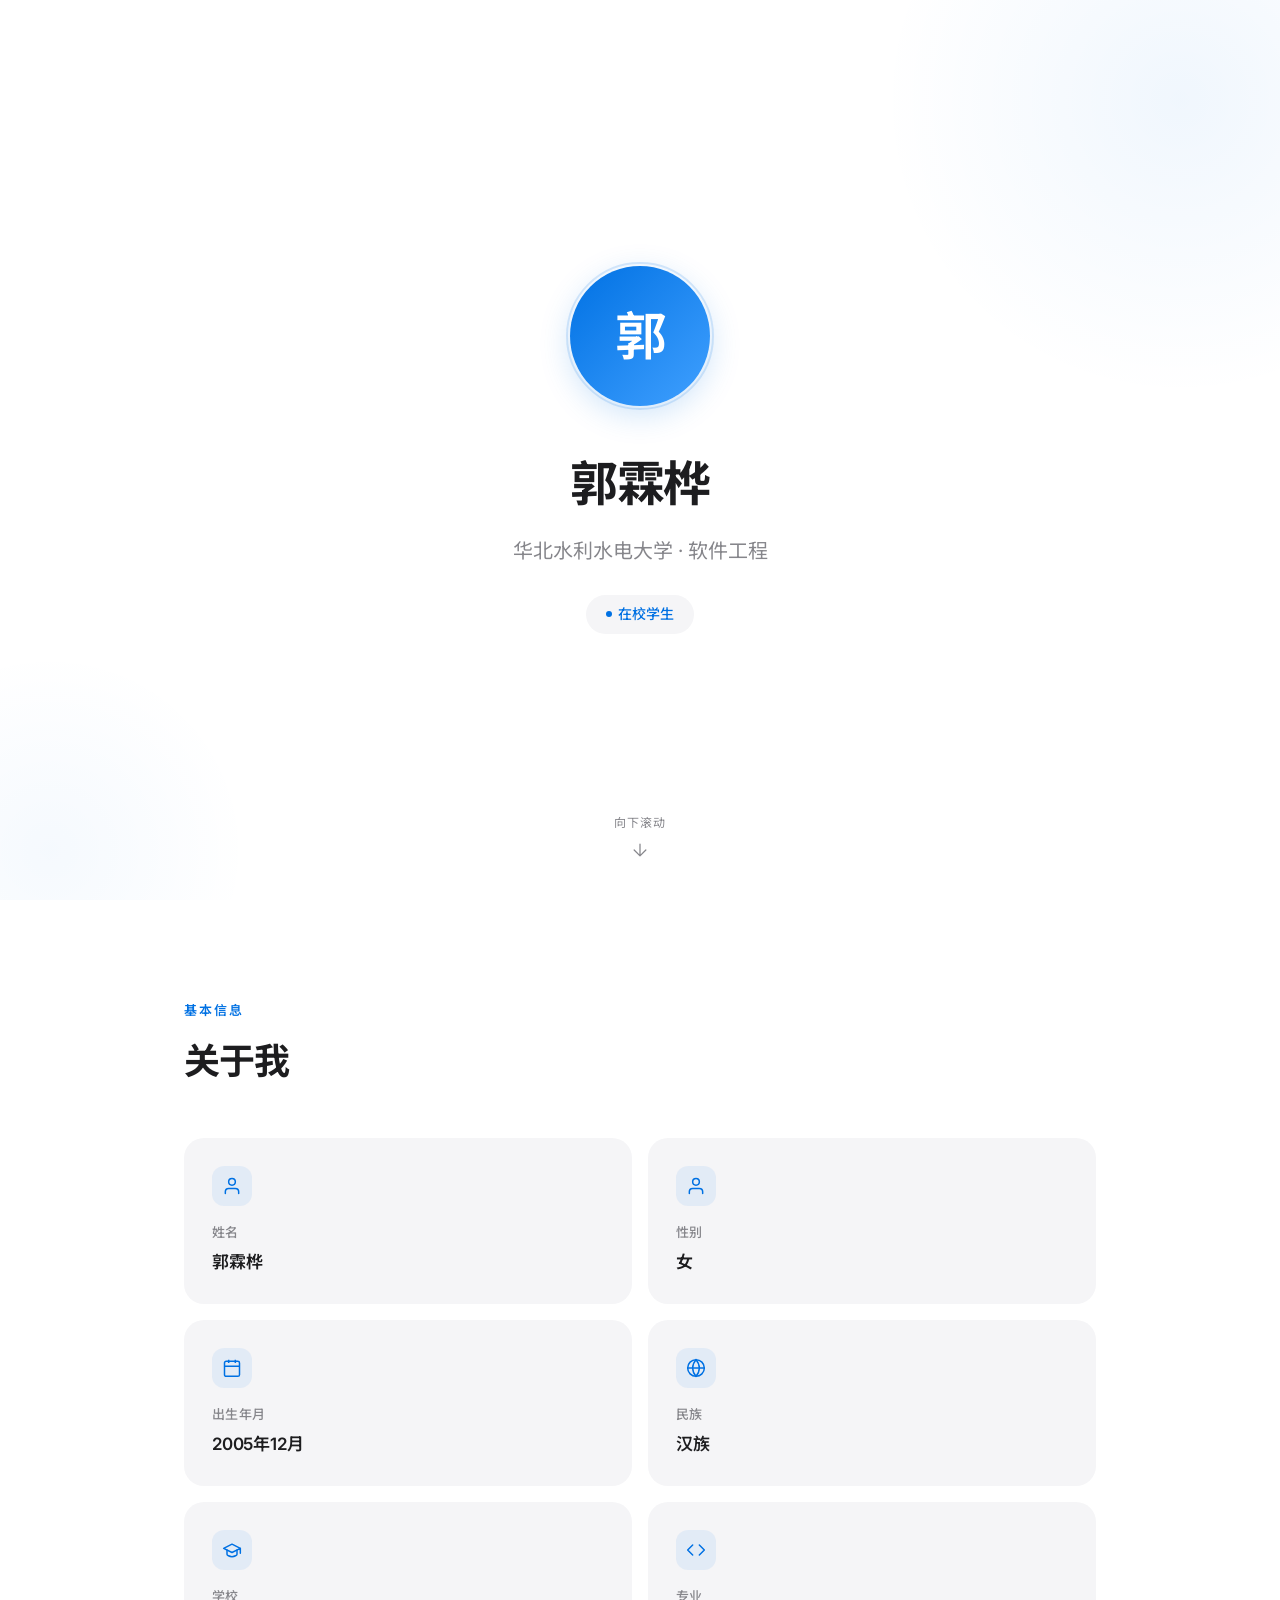
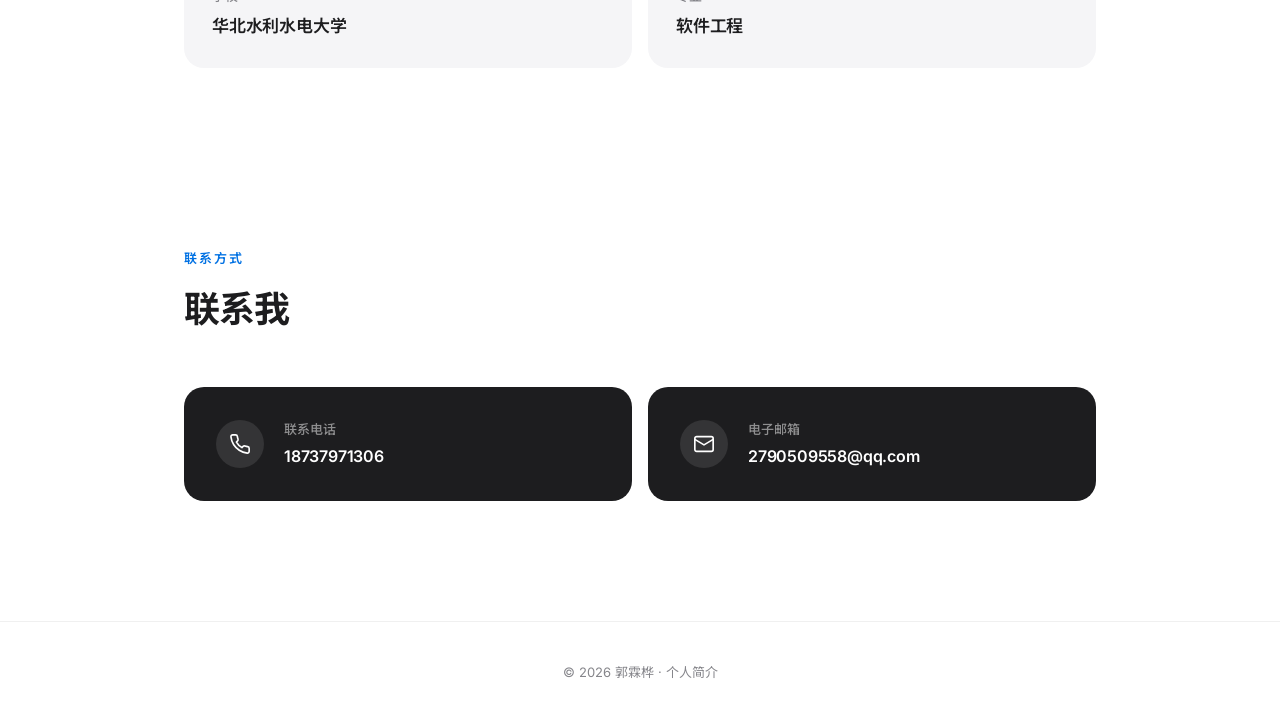
==== index.html @ 4346d0f5 "上传个人简介首页index.html" ====
<!DOCTYPE html>
<html lang="zh-CN">
<head>
    <meta charset="UTF-8">
    <meta name="viewport" content="width=device-width, initial-scale=1.0">
    <title>郭霖桦 - 个人简介</title>
    <link rel="preconnect" href="https://fonts.googleapis.com">
    <link rel="preconnect" href="https://fonts.gstatic.com" crossorigin>
    <link href="https://fonts.googleapis.com/css2?family=Inter:wght@300;400;500;600;700&family=Noto+Sans+SC:wght@300;400;500;600;700&display=swap" rel="stylesheet">
    <style>
        *, *::before, *::after {
            margin: 0;
            padding: 0;
            box-sizing: border-box;
        }

        :root {
            --bg: #FFFFFF;
            --surface: #F5F5F7;
            --accent: #0071E3;
            --accent-hover: #0077ED;
            --text-primary: #1D1D1F;
            --text-secondary: #86868B;
            --border: rgba(0, 0, 0, 0.06);
            --shadow-soft: 0 4px 30px rgba(0, 0, 0, 0.04);
            --shadow-elevated: 0 12px 40px rgba(0, 0, 0, 0.08);
            --radius: 20px;
            --radius-sm: 12px;
        }

        html {
            scroll-behavior: smooth;
        }

        body {
            font-family: 'Inter', 'Noto Sans SC', -apple-system, BlinkMacSystemFont, sans-serif;
            background: var(--bg);
            color: var(--text-primary);
            line-height: 1.6;
            -webkit-font-smoothing: antialiased;
            -moz-osx-font-smoothing: grayscale;
            overflow-x: hidden;
        }

        .container {
            max-width: 960px;
            margin: 0 auto;
            padding: 0 24px;
        }

        /* ===== Hero Section ===== */
        .hero {
            min-height: 100vh;
            display: flex;
            align-items: center;
            justify-content: center;
            position: relative;
            overflow: hidden;
        }

        .hero::before {
            content: '';
            position: absolute;
            top: -200px;
            right: -200px;
            width: 600px;
            height: 600px;
            border-radius: 50%;
            background: radial-gradient(circle, rgba(0, 113, 227, 0.06) 0%, transparent 70%);
            pointer-events: none;
        }

        .hero::after {
            content: '';
            position: absolute;
            bottom: -150px;
            left: -150px;
            width: 400px;
            height: 400px;
            border-radius: 50%;
            background: radial-gradient(circle, rgba(0, 113, 227, 0.04) 0%, transparent 70%);
            pointer-events: none;
        }

        .hero-content {
            text-align: center;
            position: relative;
            z-index: 1;
            animation: fadeInUp 1s cubic-bezier(0.16, 1, 0.3, 1) forwards;
        }

        .avatar-wrapper {
            width: 140px;
            height: 140px;
            margin: 0 auto 40px;
            border-radius: 50%;
            background: linear-gradient(135deg, var(--accent) 0%, #40A0FF 100%);
            display: flex;
            align-items: center;
            justify-content: center;
            box-shadow: 0 8px 32px rgba(0, 113, 227, 0.2);
            position: relative;
            transition: transform 0.4s cubic-bezier(0.34, 1.56, 0.64, 1);
        }

        .avatar-wrapper:hover {
            transform: scale(1.05);
        }

        .avatar-wrapper::after {
            content: '';
            position: absolute;
            inset: -4px;
            border-radius: 50%;
            border: 2px solid rgba(0, 113, 227, 0.15);
            animation: pulse-ring 3s ease-in-out infinite;
        }

        .avatar-text {
            font-size: 52px;
            font-weight: 600;
            color: #FFFFFF;
            letter-spacing: -1px;
        }

        .hero-name {
            font-size: 48px;
            font-weight: 700;
            letter-spacing: -1.5px;
            color: var(--text-primary);
            margin-bottom: 12px;
        }

        .hero-subtitle {
            font-size: 20px;
            font-weight: 400;
            color: var(--text-secondary);
            margin-bottom: 8px;
        }

        .hero-tag {
            display: inline-flex;
            align-items: center;
            gap: 6px;
            margin-top: 20px;
            padding: 8px 20px;
            background: var(--surface);
            border-radius: 100px;
            font-size: 14px;
            font-weight: 500;
            color: var(--accent);
            letter-spacing: 0.2px;
        }

        .hero-tag .dot {
            width: 6px;
            height: 6px;
            border-radius: 50%;
            background: var(--accent);
            animation: pulse-dot 2s ease-in-out infinite;
        }

        .scroll-hint {
            position: absolute;
            bottom: 40px;
            left: 50%;
            transform: translateX(-50%);
            display: flex;
            flex-direction: column;
            align-items: center;
            gap: 8px;
            color: var(--text-secondary);
            font-size: 12px;
            letter-spacing: 1px;
            animation: float 3s ease-in-out infinite;
        }

        .scroll-hint svg {
            width: 20px;
            height: 20px;
            stroke: var(--text-secondary);
            stroke-width: 1.5;
            fill: none;
        }

        /* ===== Info Section ===== */
        .info-section {
            padding: 100px 0;
        }

        .section-label {
            font-size: 13px;
            font-weight: 600;
            color: var(--accent);
            letter-spacing: 2px;
            text-transform: uppercase;
            margin-bottom: 12px;
        }

        .section-title {
            font-size: 36px;
            font-weight: 700;
            letter-spacing: -1px;
            color: var(--text-primary);
            margin-bottom: 48px;
        }

        .info-grid {
            display: grid;
            grid-template-columns: repeat(2, 1fr);
            gap: 16px;
        }

        .info-card {
            background: var(--surface);
            border-radius: var(--radius);
            padding: 28px;
            transition: all 0.3s cubic-bezier(0.34, 1.56, 0.64, 1);
            cursor: default;
            position: relative;
            overflow: hidden;
        }

        .info-card::before {
            content: '';
            position: absolute;
            top: 0;
            left: 0;
            right: 0;
            height: 3px;
            background: linear-gradient(90deg, var(--accent), #40A0FF);
            opacity: 0;
            transition: opacity 0.3s ease;
        }

        .info-card:hover {
            transform: translateY(-4px);
            box-shadow: var(--shadow-elevated);
        }

        .info-card:hover::before {
            opacity: 1;
        }

        .info-card .icon {
            width: 40px;
            height: 40px;
            border-radius: var(--radius-sm);
            background: rgba(0, 113, 227, 0.08);
            display: flex;
            align-items: center;
            justify-content: center;
            margin-bottom: 16px;
        }

        .info-card .icon svg {
            width: 20px;
            height: 20px;
            stroke: var(--accent);
            stroke-width: 1.8;
            fill: none;
        }

        .info-card .label {
            font-size: 13px;
            font-weight: 500;
            color: var(--text-secondary);
            margin-bottom: 6px;
            letter-spacing: 0.3px;
        }

        .info-card .value {
            font-size: 17px;
            font-weight: 600;
            color: var(--text-primary);
            letter-spacing: -0.2px;
        }

        .info-card.full-width {
            grid-column: 1 / -1;
        }

        /* ===== Contact Section ===== */
        .contact-section {
            padding: 80px 0 120px;
        }

        .contact-cards {
            display: grid;
            grid-template-columns: repeat(2, 1fr);
            gap: 16px;
        }

        .contact-card {
            background: var(--text-primary);
            border-radius: var(--radius);
            padding: 32px;
            display: flex;
            align-items: center;
            gap: 20px;
            transition: all 0.3s cubic-bezier(0.34, 1.56, 0.64, 1);
            cursor: pointer;
            text-decoration: none;
        }

        .contact-card:hover {
            transform: translateY(-4px) scale(1.01);
            box-shadow: 0 16px 48px rgba(0, 0, 0, 0.2);
        }

        .contact-card .icon-circle {
            width: 48px;
            height: 48px;
            border-radius: 50%;
            background: rgba(255, 255, 255, 0.1);
            display: flex;
            align-items: center;
            justify-content: center;
            flex-shrink: 0;
        }

        .contact-card .icon-circle svg {
            width: 22px;
            height: 22px;
            stroke: #FFFFFF;
            stroke-width: 1.8;
            fill: none;
        }

        .contact-card .contact-label {
            font-size: 13px;
            color: rgba(255, 255, 255, 0.5);
            margin-bottom: 4px;
            font-weight: 500;
        }

        .contact-card .contact-value {
            font-size: 16px;
            color: #FFFFFF;
            font-weight: 600;
            letter-spacing: -0.2px;
        }

        /* ===== Footer ===== */
        .footer {
            text-align: center;
            padding: 40px 0;
            border-top: 1px solid var(--border);
        }

        .footer p {
            font-size: 13px;
            color: var(--text-secondary);
            font-weight: 400;
        }

        /* ===== Animations ===== */
        @keyframes fadeInUp {
            from {
                opacity: 0;
                transform: translateY(30px);
            }
            to {
                opacity: 1;
                transform: translateY(0);
            }
        }

        @keyframes pulse-ring {
            0%, 100% {
                transform: scale(1);
                opacity: 1;
            }
            50% {
                transform: scale(1.06);
                opacity: 0.5;
            }
        }

        @keyframes pulse-dot {
            0%, 100% {
                transform: scale(1);
                opacity: 1;
            }
            50% {
                transform: scale(1.4);
                opacity: 0.6;
            }
        }

        @keyframes float {
            0%, 100% {
                transform: translateX(-50%) translateY(0);
            }
            50% {
                transform: translateX(-50%) translateY(-8px);
            }
        }

        .fade-in {
            opacity: 0;
            transform: translateY(24px);
            transition: opacity 0.7s cubic-bezier(0.16, 1, 0.3, 1), transform 0.7s cubic-bezier(0.16, 1, 0.3, 1);
        }

        .fade-in.visible {
            opacity: 1;
            transform: translateY(0);
        }

        /* ===== Responsive ===== */
        @media (max-width: 640px) {
            .hero-name {
                font-size: 36px;
            }

            .hero-subtitle {
                font-size: 17px;
            }

            .info-grid,
            .contact-cards {
                grid-template-columns: 1fr;
            }

            .section-title {
                font-size: 28px;
            }

            .info-section {
                padding: 60px 0;
            }

            .contact-section {
                padding: 40px 0 80px;
            }
        }
    </style>
</head>
<body>

    <!-- Hero -->
    <section class="hero">
        <div class="hero-content">
            <div class="avatar-wrapper">
                <span class="avatar-text">郭</span>
            </div>
            <h1 class="hero-name">郭霖桦</h1>
            <p class="hero-subtitle">华北水利水电大学 · 软件工程</p>
            <div class="hero-tag">
                <span class="dot"></span>
                在校学生
            </div>
        </div>
        <div class="scroll-hint">
            <span>向下滚动</span>
            <svg viewBox="0 0 24 24"><path d="M12 5v14M19 12l-7 7-7-7" stroke-linecap="round" stroke-linejoin="round"/></svg>
        </div>
    </section>

    <!-- Basic Info -->
    <section class="info-section">
        <div class="container">
            <div class="fade-in">
                <p class="section-label">基本信息</p>
                <h2 class="section-title">关于我</h2>
            </div>
            <div class="info-grid">
                <div class="info-card fade-in">
                    <div class="icon">
                        <svg viewBox="0 0 24 24"><path d="M20 21v-2a4 4 0 0 0-4-4H8a4 4 0 0 0-4 4v2" stroke-linecap="round" stroke-linejoin="round"/><circle cx="12" cy="7" r="4"/></svg>
                    </div>
                    <p class="label">姓名</p>
                    <p class="value">郭霖桦</p>
                </div>
                <div class="info-card fade-in">
                    <div class="icon">
                        <svg viewBox="0 0 24 24"><path d="M20 21v-2a4 4 0 0 0-4-4H8a4 4 0 0 0-4 4v2" stroke-linecap="round" stroke-linejoin="round"/><circle cx="12" cy="7" r="4"/></svg>
                    </div>
                    <p class="label">性别</p>
                    <p class="value">女</p>
                </div>
                <div class="info-card fade-in">
                    <div class="icon">
                        <svg viewBox="0 0 24 24"><rect x="3" y="4" width="18" height="18" rx="2" stroke-linecap="round" stroke-linejoin="round"/><line x1="16" y1="2" x2="16" y2="6"/><line x1="8" y1="2" x2="8" y2="6"/><line x1="3" y1="10" x2="21" y2="10"/></svg>
                    </div>
                    <p class="label">出生年月</p>
                    <p class="value">2005年12月</p>
                </div>
                <div class="info-card fade-in">
                    <div class="icon">
                        <svg viewBox="0 0 24 24"><circle cx="12" cy="12" r="10"/><line x1="2" y1="12" x2="22" y2="12"/><path d="M12 2a15.3 15.3 0 0 1 4 10 15.3 15.3 0 0 1-4 10 15.3 15.3 0 0 1-4-10 15.3 15.3 0 0 1 4-10z"/></svg>
                    </div>
                    <p class="label">民族</p>
                    <p class="value">汉族</p>
                </div>
                <div class="info-card fade-in">
                    <div class="icon">
                        <svg viewBox="0 0 24 24"><path d="M22 10v6M2 10l10-5 10 5-10 5z" stroke-linecap="round" stroke-linejoin="round"/><path d="M6 12v5c0 1.1 2.7 3 6 3s6-1.9 6-3v-5" stroke-linecap="round" stroke-linejoin="round"/></svg>
                    </div>
                    <p class="label">学校</p>
                    <p class="value">华北水利水电大学</p>
                </div>
                <div class="info-card fade-in">
                    <div class="icon">
                        <svg viewBox="0 0 24 24"><path d="M16 18l6-6-6-6" stroke-linecap="round" stroke-linejoin="round"/><path d="M8 6l-6 6 6 6" stroke-linecap="round" stroke-linejoin="round"/></svg>
                    </div>
                    <p class="label">专业</p>
                    <p class="value">软件工程</p>
                </div>
            </div>
        </div>
    </section>

    <!-- Contact -->
    <section class="contact-section">
        <div class="container">
            <div class="fade-in">
                <p class="section-label">联系方式</p>
                <h2 class="section-title">联系我</h2>
            </div>
            <div class="contact-cards">
                <a href="tel:18737971306" class="contact-card fade-in">
                    <div class="icon-circle">
                        <svg viewBox="0 0 24 24"><path d="M22 16.92v3a2 2 0 0 1-2.18 2 19.79 19.79 0 0 1-8.63-3.07 19.5 19.5 0 0 1-6-6 19.79 19.79 0 0 1-3.07-8.67A2 2 0 0 1 4.11 2h3a2 2 0 0 1 2 1.72 12.84 12.84 0 0 0 .7 2.81 2 2 0 0 1-.45 2.11L8.09 9.91a16 16 0 0 0 6 6l1.27-1.27a2 2 0 0 1 2.11-.45 12.84 12.84 0 0 0 2.81.7A2 2 0 0 1 22 16.92z" stroke-linecap="round" stroke-linejoin="round"/></svg>
                    </div>
                    <div>
                        <p class="contact-label">联系电话</p>
                        <p class="contact-value">18737971306</p>
                    </div>
                </a>
                <a href="mailto:2790509558@qq.com" class="contact-card fade-in">
                    <div class="icon-circle">
                        <svg viewBox="0 0 24 24"><rect x="2" y="4" width="20" height="16" rx="2" stroke-linecap="round" stroke-linejoin="round"/><path d="M22 7l-10 6L2 7" stroke-linecap="round" stroke-linejoin="round"/></svg>
                    </div>
                    <div>
                        <p class="contact-label">电子邮箱</p>
                        <p class="contact-value">2790509558@qq.com</p>
                    </div>
                </a>
            </div>
        </div>
    </section>

    <!-- Footer -->
    <footer class="footer">
        <div class="container">
            <p>© 2026 郭霖桦 · 个人简介</p>
        </div>
    </footer>

    <script>
        const observer = new IntersectionObserver((entries) => {
            entries.forEach((entry, index) => {
                if (entry.isIntersecting) {
                    const el = entry.target;
                    const delay = Array.from(el.parentElement.children).indexOf(el) * 100;
                    setTimeout(() => {
                        el.classList.add('visible');
                    }, delay);
                    observer.unobserve(el);
                }
            });
        }, {
            threshold: 0.1,
            rootMargin: '0px 0px -40px 0px'
        });

        document.querySelectorAll('.fade-in').forEach(el => observer.observe(el));
    </script>
</body>
</html>
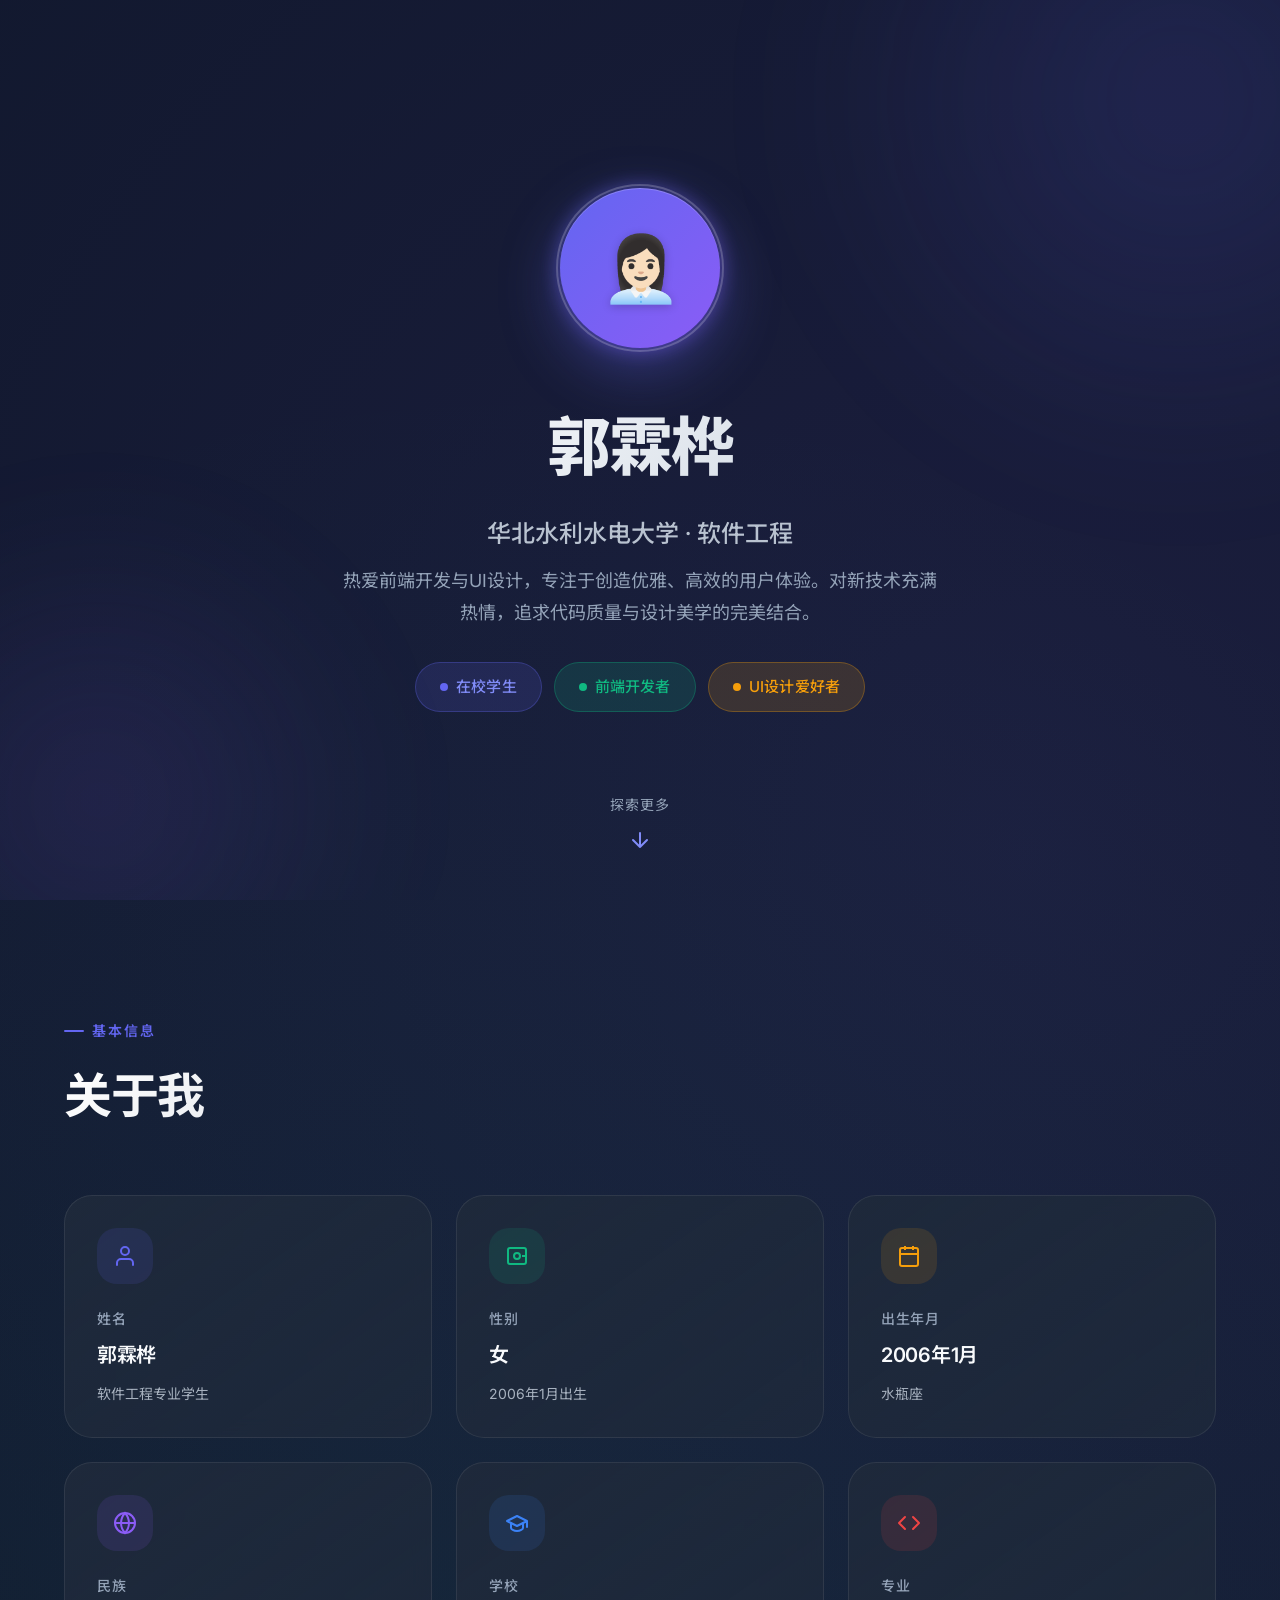
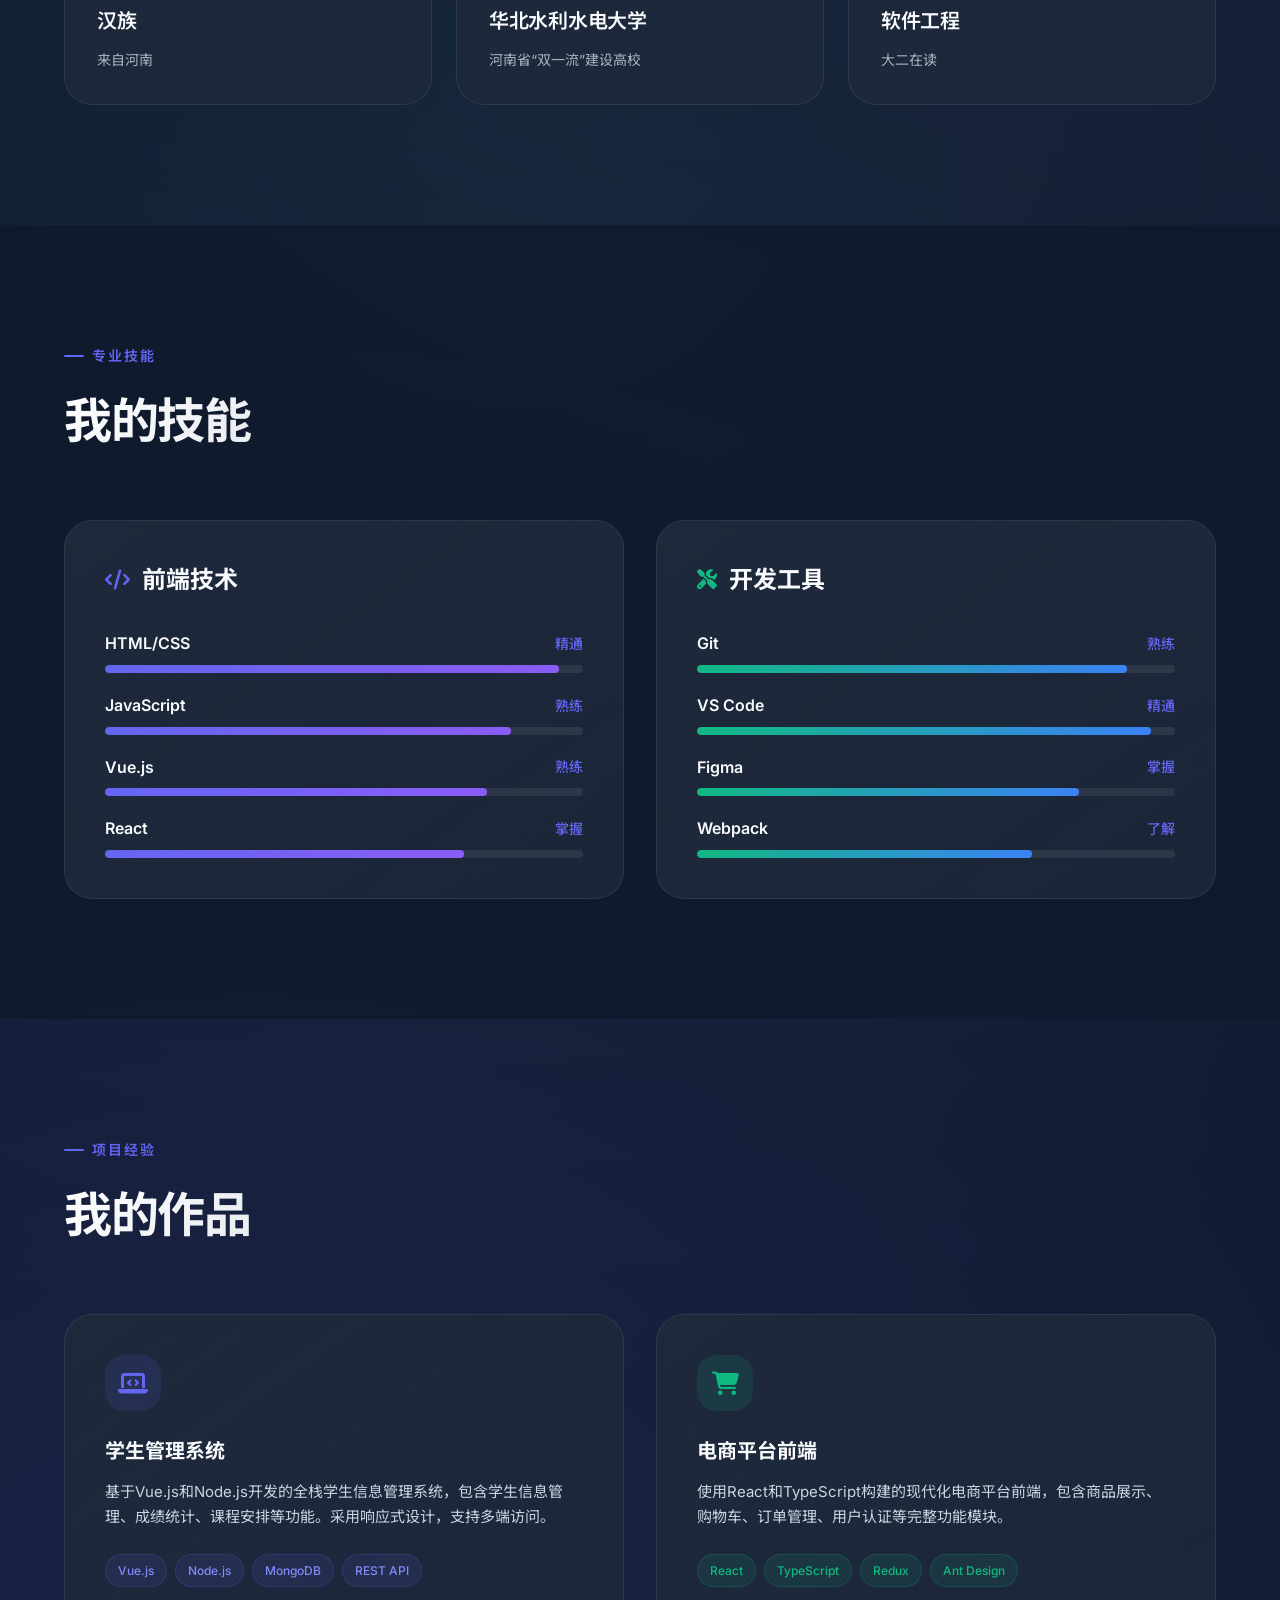
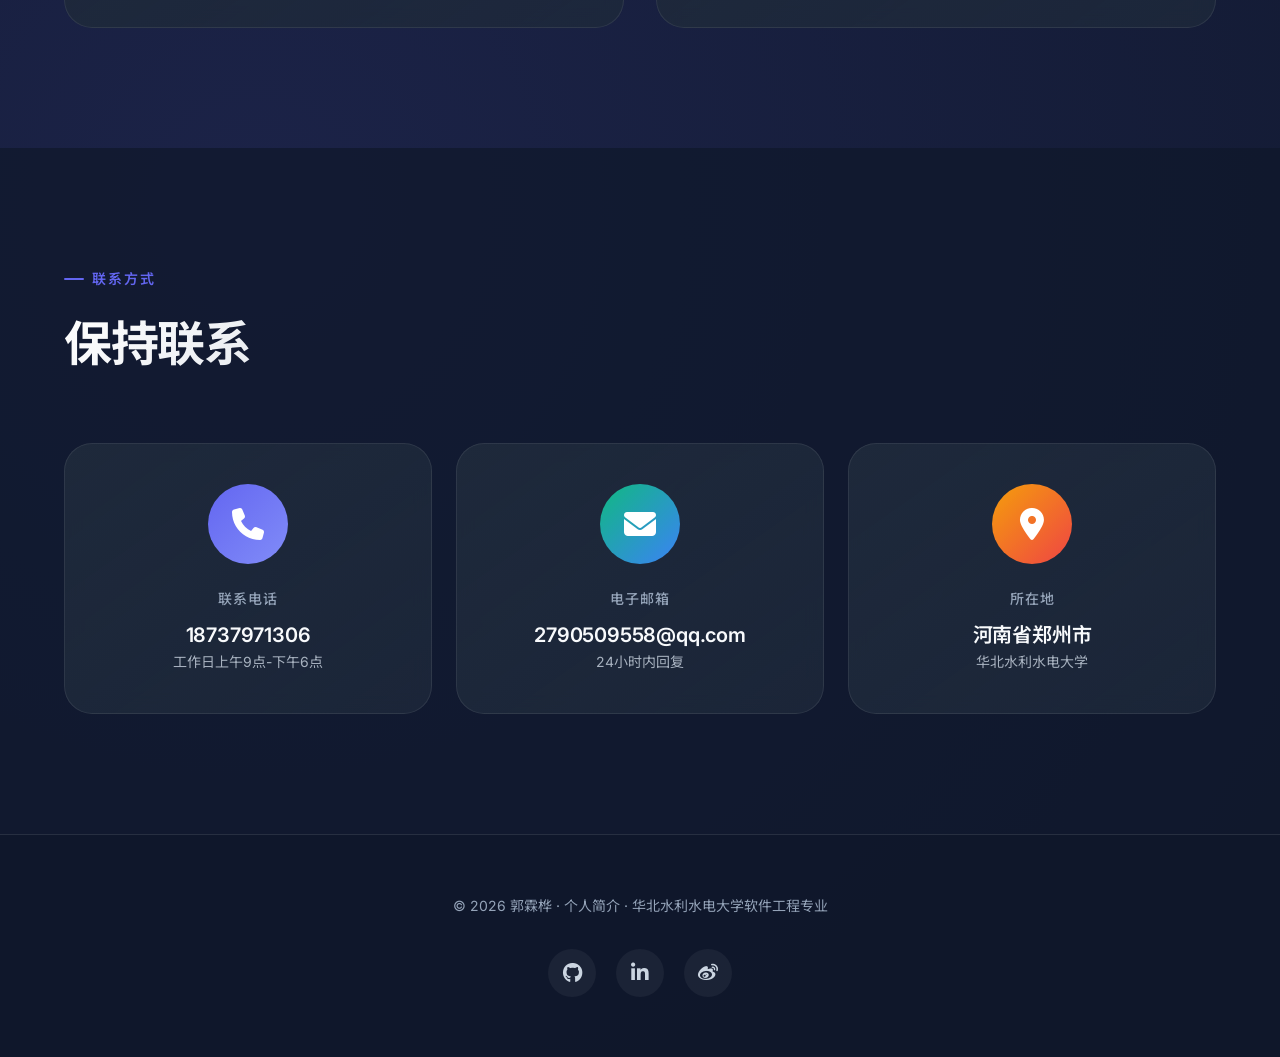
==== commit 0e4a22ef: "优化过后的个人简介网站" ====
--- a/index.html
+++ b/index.html
@@ -3,10 +3,11 @@
 <head>
     <meta charset="UTF-8">
     <meta name="viewport" content="width=device-width, initial-scale=1.0">
-    <title>郭霖桦 - 个人简介</title>
+    <title>郭霖桦的个人简介</title>
     <link rel="preconnect" href="https://fonts.googleapis.com">
     <link rel="preconnect" href="https://fonts.gstatic.com" crossorigin>
     <link href="https://fonts.googleapis.com/css2?family=Inter:wght@300;400;500;600;700&family=Noto+Sans+SC:wght@300;400;500;600;700&display=swap" rel="stylesheet">
+    <link rel="stylesheet" href="https://cdnjs.cloudflare.com/ajax/libs/font-awesome/6.4.0/css/all.min.css">
     <style>
         *, *::before, *::after {
             margin: 0;
@@ -15,17 +16,24 @@
         }
 
         :root {
-            --bg: #FFFFFF;
-            --surface: #F5F5F7;
-            --accent: #0071E3;
-            --accent-hover: #0077ED;
-            --text-primary: #1D1D1F;
-            --text-secondary: #86868B;
-            --border: rgba(0, 0, 0, 0.06);
-            --shadow-soft: 0 4px 30px rgba(0, 0, 0, 0.04);
-            --shadow-elevated: 0 12px 40px rgba(0, 0, 0, 0.08);
+            --bg: #0F172A;
+            --surface: #1E293B;
+            --surface-light: #334155;
+            --accent: #6366F1;
+            --accent-light: #818CF8;
+            --accent-dark: #4F46E5;
+            --text-primary: #F8FAFC;
+            --text-secondary: #CBD5E1;
+            --text-tertiary: #94A3B8;
+            --border: rgba(255, 255, 255, 0.1);
+            --shadow-soft: 0 4px 30px rgba(0, 0, 0, 0.3);
+            --shadow-elevated: 0 12px 40px rgba(0, 0, 0, 0.4);
             --radius: 20px;
             --radius-sm: 12px;
+            --radius-lg: 28px;
+            --gradient-primary: linear-gradient(135deg, #6366F1 0%, #8B5CF6 100%);
+            --gradient-secondary: linear-gradient(135deg, #10B981 0%, #3B82F6 100%);
+            --gradient-tertiary: linear-gradient(135deg, #F59E0B 0%, #EF4444 100%);
         }
 
         html {
@@ -40,10 +48,14 @@
             -webkit-font-smoothing: antialiased;
             -moz-osx-font-smoothing: grayscale;
             overflow-x: hidden;
+            background-image: 
+                radial-gradient(circle at 20% 80%, rgba(99, 102, 241, 0.15) 0%, transparent 50%),
+                radial-gradient(circle at 80% 20%, rgba(139, 92, 246, 0.1) 0%, transparent 50%),
+                radial-gradient(circle at 40% 40%, rgba(16, 185, 129, 0.08) 0%, transparent 50%);
         }
 
         .container {
-            max-width: 960px;
+            max-width: 1200px;
             margin: 0 auto;
             padding: 0 24px;
         }
@@ -61,25 +73,27 @@
         .hero::before {
             content: '';
             position: absolute;
-            top: -200px;
-            right: -200px;
+            top: -300px;
+            right: -300px;
+            width: 800px;
+            height: 800px;
+            border-radius: 50%;
+            background: radial-gradient(circle, rgba(99, 102, 241, 0.15) 0%, transparent 70%);
+            pointer-events: none;
+            filter: blur(60px);
+        }
+
+        .hero::after {
+            content: '';
+            position: absolute;
+            bottom: -200px;
+            left: -200px;
             width: 600px;
             height: 600px;
             border-radius: 50%;
-            background: radial-gradient(circle, rgba(0, 113, 227, 0.06) 0%, transparent 70%);
+            background: radial-gradient(circle, rgba(139, 92, 246, 0.12) 0%, transparent 70%);
             pointer-events: none;
-        }
-
-        .hero::after {
-            content: '';
-            position: absolute;
-            bottom: -150px;
-            left: -150px;
-            width: 400px;
-            height: 400px;
-            border-radius: 50%;
-            background: radial-gradient(circle, rgba(0, 113, 227, 0.04) 0%, transparent 70%);
-            pointer-events: none;
+            filter: blur(60px);
         }
 
         .hero-content {
@@ -90,21 +104,38 @@
         }
 
         .avatar-wrapper {
-            width: 140px;
-            height: 140px;
-            margin: 0 auto 40px;
+            width: 160px;
+            height: 160px;
+            margin: 0 auto 48px;
             border-radius: 50%;
-            background: linear-gradient(135deg, var(--accent) 0%, #40A0FF 100%);
+            background: var(--gradient-primary);
             display: flex;
             align-items: center;
             justify-content: center;
-            box-shadow: 0 8px 32px rgba(0, 113, 227, 0.2);
+            box-shadow: 
+                0 20px 60px rgba(99, 102, 241, 0.4),
+                inset 0 1px 0 rgba(255, 255, 255, 0.2);
             position: relative;
-            transition: transform 0.4s cubic-bezier(0.34, 1.56, 0.64, 1);
+            transition: all 0.5s cubic-bezier(0.34, 1.56, 0.64, 1);
         }
 
         .avatar-wrapper:hover {
-            transform: scale(1.05);
+            transform: scale(1.05) rotate(5deg);
+            box-shadow: 
+                0 30px 80px rgba(99, 102, 241, 0.6),
+                inset 0 1px 0 rgba(255, 255, 255, 0.3);
+        }
+
+        .avatar-wrapper::before {
+            content: '';
+            position: absolute;
+            inset: -2px;
+            border-radius: 50%;
+            background: var(--gradient-primary);
+            filter: blur(10px);
+            opacity: 0.5;
+            z-index: -1;
+            animation: pulse-glow 3s ease-in-out infinite;
         }
 
         .avatar-wrapper::after {
@@ -112,113 +143,190 @@
             position: absolute;
             inset: -4px;
             border-radius: 50%;
-            border: 2px solid rgba(0, 113, 227, 0.15);
+            border: 2px solid rgba(255, 255, 255, 0.2);
             animation: pulse-ring 3s ease-in-out infinite;
         }
 
         .avatar-text {
-            font-size: 52px;
+            font-size: 64px;
+            font-weight: 700;
+            color: #FFFFFF;
+            letter-spacing: -2px;
+            text-shadow: 0 2px 10px rgba(0, 0, 0, 0.2);
+        }
+
+        .hero-name {
+            font-size: 64px;
+            font-weight: 800;
+            letter-spacing: -2px;
+            color: var(--text-primary);
+            margin-bottom: 16px;
+            background: linear-gradient(135deg, #FFFFFF 0%, #CBD5E1 100%);
+            -webkit-background-clip: text;
+            -webkit-text-fill-color: transparent;
+            background-clip: text;
+        }
+
+        .hero-subtitle {
+            font-size: 24px;
+            font-weight: 500;
+            color: var(--text-secondary);
+            margin-bottom: 12px;
+            opacity: 0.9;
+        }
+
+        .hero-description {
+            font-size: 18px;
+            color: var(--text-tertiary);
+            max-width: 600px;
+            margin: 0 auto 32px;
+            line-height: 1.8;
+        }
+
+        .hero-tags {
+            display: flex;
+            justify-content: center;
+            gap: 12px;
+            flex-wrap: wrap;
+            margin-top: 32px;
+        }
+
+        .hero-tag {
+            display: inline-flex;
+            align-items: center;
+            gap: 8px;
+            padding: 12px 24px;
+            background: rgba(99, 102, 241, 0.15);
+            border: 1px solid rgba(99, 102, 241, 0.3);
+            border-radius: 100px;
+            font-size: 15px;
+            font-weight: 500;
+            color: var(--accent-light);
+            letter-spacing: 0.2px;
+            backdrop-filter: blur(10px);
+            transition: all 0.3s ease;
+        }
+
+        .hero-tag:hover {
+            background: rgba(99, 102, 241, 0.25);
+            transform: translateY(-2px);
+            box-shadow: 0 8px 20px rgba(99, 102, 241, 0.2);
+        }
+
+        .hero-tag .dot {
+            width: 8px;
+            height: 8px;
+            border-radius: 50%;
+            background: var(--accent);
+            animation: pulse-dot 2s ease-in-out infinite;
+        }
+
+        .hero-tag:nth-child(2) {
+            background: rgba(16, 185, 129, 0.15);
+            border-color: rgba(16, 185, 129, 0.3);
+            color: #10B981;
+        }
+
+        .hero-tag:nth-child(2):hover {
+            background: rgba(16, 185, 129, 0.25);
+            box-shadow: 0 8px 20px rgba(16, 185, 129, 0.2);
+        }
+
+        .hero-tag:nth-child(2) .dot {
+            background: #10B981;
+        }
+
+        .hero-tag:nth-child(3) {
+            background: rgba(245, 158, 11, 0.15);
+            border-color: rgba(245, 158, 11, 0.3);
+            color: #F59E0B;
+        }
+
+        .hero-tag:nth-child(3):hover {
+            background: rgba(245, 158, 11, 0.25);
+            box-shadow: 0 8px 20px rgba(245, 158, 11, 0.2);
+        }
+
+        .hero-tag:nth-child(3) .dot {
+            background: #F59E0B;
+        }
+
+        .scroll-hint {
+            position: absolute;
+            bottom: 48px;
+            left: 50%;
+            transform: translateX(-50%);
+            display: flex;
+            flex-direction: column;
+            align-items: center;
+            gap: 12px;
+            color: var(--text-tertiary);
+            font-size: 14px;
+            letter-spacing: 1px;
+            animation: float 3s ease-in-out infinite;
+        }
+
+        .scroll-hint svg {
+            width: 24px;
+            height: 24px;
+            stroke: var(--accent-light);
+            stroke-width: 2;
+            fill: none;
+        }
+
+        /* ===== Info Section ===== */
+        .info-section {
+            padding: 120px 0;
+        }
+
+        .section-label {
+            font-size: 14px;
             font-weight: 600;
-            color: #FFFFFF;
-            letter-spacing: -1px;
-        }
-
-        .hero-name {
+            color: var(--accent);
+            letter-spacing: 2px;
+            text-transform: uppercase;
+            margin-bottom: 16px;
+            display: flex;
+            align-items: center;
+            gap: 8px;
+        }
+
+        .section-label::before {
+            content: '';
+            width: 20px;
+            height: 2px;
+            background: var(--accent);
+            border-radius: 1px;
+        }
+
+        .section-title {
             font-size: 48px;
             font-weight: 700;
             letter-spacing: -1.5px;
             color: var(--text-primary);
-            margin-bottom: 12px;
-        }
-
-        .hero-subtitle {
-            font-size: 20px;
-            font-weight: 400;
-            color: var(--text-secondary);
-            margin-bottom: 8px;
-        }
-
-        .hero-tag {
-            display: inline-flex;
-            align-items: center;
-            gap: 6px;
-            margin-top: 20px;
-            padding: 8px 20px;
-            background: var(--surface);
-            border-radius: 100px;
-            font-size: 14px;
-            font-weight: 500;
-            color: var(--accent);
-            letter-spacing: 0.2px;
-        }
-
-        .hero-tag .dot {
-            width: 6px;
-            height: 6px;
-            border-radius: 50%;
-            background: var(--accent);
-            animation: pulse-dot 2s ease-in-out infinite;
-        }
-
-        .scroll-hint {
-            position: absolute;
-            bottom: 40px;
-            left: 50%;
-            transform: translateX(-50%);
-            display: flex;
-            flex-direction: column;
-            align-items: center;
-            gap: 8px;
-            color: var(--text-secondary);
-            font-size: 12px;
-            letter-spacing: 1px;
-            animation: float 3s ease-in-out infinite;
-        }
-
-        .scroll-hint svg {
-            width: 20px;
-            height: 20px;
-            stroke: var(--text-secondary);
-            stroke-width: 1.5;
-            fill: none;
-        }
-
-        /* ===== Info Section ===== */
-        .info-section {
-            padding: 100px 0;
-        }
-
-        .section-label {
-            font-size: 13px;
-            font-weight: 600;
-            color: var(--accent);
-            letter-spacing: 2px;
-            text-transform: uppercase;
-            margin-bottom: 12px;
-        }
-
-        .section-title {
-            font-size: 36px;
-            font-weight: 700;
-            letter-spacing: -1px;
-            color: var(--text-primary);
-            margin-bottom: 48px;
+            margin-bottom: 60px;
+            background: linear-gradient(135deg, #FFFFFF 0%, #94A3B8 100%);
+            -webkit-background-clip: text;
+            -webkit-text-fill-color: transparent;
+            background-clip: text;
         }
 
         .info-grid {
             display: grid;
-            grid-template-columns: repeat(2, 1fr);
-            gap: 16px;
+            grid-template-columns: repeat(3, 1fr);
+            gap: 24px;
         }
 
         .info-card {
-            background: var(--surface);
-            border-radius: var(--radius);
-            padding: 28px;
-            transition: all 0.3s cubic-bezier(0.34, 1.56, 0.64, 1);
+            background: linear-gradient(145deg, var(--surface), rgba(30, 41, 59, 0.8));
+            border-radius: var(--radius-lg);
+            padding: 32px;
+            transition: all 0.4s cubic-bezier(0.34, 1.56, 0.64, 1);
             cursor: default;
             position: relative;
             overflow: hidden;
+            border: 1px solid rgba(255, 255, 255, 0.08);
+            backdrop-filter: blur(10px);
         }
 
         .info-card::before {
@@ -227,131 +335,497 @@
             top: 0;
             left: 0;
             right: 0;
-            height: 3px;
-            background: linear-gradient(90deg, var(--accent), #40A0FF);
+            height: 4px;
+            background: var(--gradient-primary);
             opacity: 0;
             transition: opacity 0.3s ease;
         }
 
         .info-card:hover {
-            transform: translateY(-4px);
+            transform: translateY(-8px);
             box-shadow: var(--shadow-elevated);
+            border-color: rgba(99, 102, 241, 0.3);
         }
 
         .info-card:hover::before {
             opacity: 1;
         }
 
+        .info-card:nth-child(2)::before {
+            background: var(--gradient-secondary);
+        }
+
+        .info-card:nth-child(3)::before {
+            background: var(--gradient-tertiary);
+        }
+
+        .info-card:nth-child(4)::before {
+            background: linear-gradient(90deg, #8B5CF6, #EC4899);
+        }
+
+        .info-card:nth-child(5)::before {
+            background: linear-gradient(90deg, #10B981, #3B82F6);
+        }
+
+        .info-card:nth-child(6)::before {
+            background: linear-gradient(90deg, #F59E0B, #EF4444);
+        }
+
         .info-card .icon {
-            width: 40px;
-            height: 40px;
-            border-radius: var(--radius-sm);
-            background: rgba(0, 113, 227, 0.08);
+            width: 56px;
+            height: 56px;
+            border-radius: var(--radius);
+            background: rgba(99, 102, 241, 0.12);
             display: flex;
             align-items: center;
             justify-content: center;
-            margin-bottom: 16px;
+            margin-bottom: 24px;
+            transition: all 0.3s ease;
+        }
+
+        .info-card:hover .icon {
+            transform: scale(1.1) rotate(5deg);
+            background: rgba(99, 102, 241, 0.2);
         }
 
         .info-card .icon svg {
-            width: 20px;
-            height: 20px;
+            width: 24px;
+            height: 24px;
             stroke: var(--accent);
-            stroke-width: 1.8;
+            stroke-width: 2;
             fill: none;
         }
 
+        .info-card:nth-child(2) .icon {
+            background: rgba(16, 185, 129, 0.12);
+        }
+
+        .info-card:nth-child(2) .icon svg {
+            stroke: #10B981;
+        }
+
+        .info-card:nth-child(3) .icon {
+            background: rgba(245, 158, 11, 0.12);
+        }
+
+        .info-card:nth-child(3) .icon svg {
+            stroke: #F59E0B;
+        }
+
+        .info-card:nth-child(4) .icon {
+            background: rgba(139, 92, 246, 0.12);
+        }
+
+        .info-card:nth-child(4) .icon svg {
+            stroke: #8B5CF6;
+        }
+
+        .info-card:nth-child(5) .icon {
+            background: rgba(59, 130, 246, 0.12);
+        }
+
+        .info-card:nth-child(5) .icon svg {
+            stroke: #3B82F6;
+        }
+
+        .info-card:nth-child(6) .icon {
+            background: rgba(239, 68, 68, 0.12);
+        }
+
+        .info-card:nth-child(6) .icon svg {
+            stroke: #EF4444;
+        }
+
         .info-card .label {
-            font-size: 13px;
+            font-size: 14px;
             font-weight: 500;
-            color: var(--text-secondary);
-            margin-bottom: 6px;
-            letter-spacing: 0.3px;
+            color: var(--text-tertiary);
+            margin-bottom: 8px;
+            letter-spacing: 0.5px;
+            text-transform: uppercase;
         }
 
         .info-card .value {
-            font-size: 17px;
+            font-size: 20px;
             font-weight: 600;
             color: var(--text-primary);
-            letter-spacing: -0.2px;
-        }
-
-        .info-card.full-width {
-            grid-column: 1 / -1;
+            letter-spacing: -0.3px;
+        }
+
+        .info-card .description {
+            font-size: 14px;
+            color: var(--text-secondary);
+            margin-top: 12px;
+            line-height: 1.6;
+            opacity: 0.8;
+        }
+
+        /* ===== Skills Section ===== */
+        .skills-section {
+            padding: 120px 0;
+            background: rgba(15, 23, 42, 0.7);
+        }
+
+        .skills-grid {
+            display: grid;
+            grid-template-columns: repeat(2, 1fr);
+            gap: 32px;
+        }
+
+        .skill-category {
+            background: linear-gradient(145deg, var(--surface), rgba(30, 41, 59, 0.8));
+            border-radius: var(--radius-lg);
+            padding: 40px;
+            border: 1px solid rgba(255, 255, 255, 0.08);
+            backdrop-filter: blur(10px);
+        }
+
+        .skill-category h3 {
+            font-size: 24px;
+            font-weight: 700;
+            margin-bottom: 32px;
+            color: var(--text-primary);
+            display: flex;
+            align-items: center;
+            gap: 12px;
+        }
+
+        .skill-category h3 i {
+            font-size: 20px;
+            color: var(--accent);
+        }
+
+        .skills-list {
+            display: flex;
+            flex-direction: column;
+            gap: 20px;
+        }
+
+        .skill-item {
+            display: flex;
+            flex-direction: column;
+            gap: 8px;
+        }
+
+        .skill-header {
+            display: flex;
+            justify-content: space-between;
+            align-items: center;
+        }
+
+        .skill-name {
+            font-size: 16px;
+            font-weight: 600;
+            color: var(--text-primary);
+        }
+
+        .skill-level {
+            font-size: 14px;
+            font-weight: 500;
+            color: var(--accent);
+        }
+
+        .skill-bar {
+            height: 8px;
+            background: rgba(255, 255, 255, 0.08);
+            border-radius: 4px;
+            overflow: hidden;
+        }
+
+        .skill-progress {
+            height: 100%;
+            border-radius: 4px;
+            background: var(--gradient-primary);
+            transition: width 1s cubic-bezier(0.34, 1.56, 0.64, 1);
+        }
+
+        .skill-category:nth-child(2) .skill-progress {
+            background: var(--gradient-secondary);
+        }
+
+        .skill-category:nth-child(2) h3 i {
+            color: #10B981;
+        }
+
+        /* ===== Projects Section ===== */
+        .projects-section {
+            padding: 120px 0;
+        }
+
+        .projects-grid {
+            display: grid;
+            grid-template-columns: repeat(2, 1fr);
+            gap: 32px;
+        }
+
+        .project-card {
+            background: linear-gradient(145deg, var(--surface), rgba(30, 41, 59, 0.8));
+            border-radius: var(--radius-lg);
+            padding: 40px;
+            border: 1px solid rgba(255, 255, 255, 0.08);
+            backdrop-filter: blur(10px);
+            transition: all 0.4s cubic-bezier(0.34, 1.56, 0.64, 1);
+            position: relative;
+            overflow: hidden;
+        }
+
+        .project-card:hover {
+            transform: translateY(-8px);
+            box-shadow: var(--shadow-elevated);
+            border-color: rgba(99, 102, 241, 0.3);
+        }
+
+        .project-card::before {
+            content: '';
+            position: absolute;
+            top: 0;
+            left: 0;
+            right: 0;
+            height: 4px;
+            background: var(--gradient-primary);
+            opacity: 0;
+            transition: opacity 0.3s ease;
+        }
+
+        .project-card:hover::before {
+            opacity: 1;
+        }
+
+        .project-card:nth-child(2)::before {
+            background: var(--gradient-secondary);
+        }
+
+        .project-icon {
+            width: 56px;
+            height: 56px;
+            border-radius: var(--radius);
+            background: rgba(99, 102, 241, 0.12);
+            display: flex;
+            align-items: center;
+            justify-content: center;
+            margin-bottom: 24px;
+        }
+
+        .project-icon i {
+            font-size: 24px;
+            color: var(--accent);
+        }
+
+        .project-card:nth-child(2) .project-icon {
+            background: rgba(16, 185, 129, 0.12);
+        }
+
+        .project-card:nth-child(2) .project-icon i {
+            color: #10B981;
+        }
+
+        .project-card h3 {
+            font-size: 20px;
+            font-weight: 700;
+            color: var(--text-primary);
+            margin-bottom: 12px;
+        }
+
+        .project-card p {
+            font-size: 15px;
+            color: var(--text-secondary);
+            line-height: 1.7;
+            margin-bottom: 24px;
+        }
+
+        .project-tech {
+            display: flex;
+            flex-wrap: wrap;
+            gap: 8px;
+            margin-top: 20px;
+        }
+
+        .tech-tag {
+            padding: 6px 12px;
+            background: rgba(99, 102, 241, 0.1);
+            border: 1px solid rgba(99, 102, 241, 0.2);
+            border-radius: 20px;
+            font-size: 12px;
+            font-weight: 500;
+            color: var(--accent-light);
+        }
+
+        .project-card:nth-child(2) .tech-tag {
+            background: rgba(16, 185, 129, 0.1);
+            border-color: rgba(16, 185, 129, 0.2);
+            color: #10B981;
         }
 
         /* ===== Contact Section ===== */
         .contact-section {
-            padding: 80px 0 120px;
+            padding: 120px 0;
+            background: rgba(15, 23, 42, 0.7);
         }
 
         .contact-cards {
             display: grid;
-            grid-template-columns: repeat(2, 1fr);
-            gap: 16px;
+            grid-template-columns: repeat(3, 1fr);
+            gap: 24px;
         }
 
         .contact-card {
-            background: var(--text-primary);
-            border-radius: var(--radius);
-            padding: 32px;
-            display: flex;
+            background: linear-gradient(145deg, var(--surface), rgba(30, 41, 59, 0.8));
+            border-radius: var(--radius-lg);
+            padding: 40px;
+            display: flex;
+            flex-direction: column;
             align-items: center;
-            gap: 20px;
-            transition: all 0.3s cubic-bezier(0.34, 1.56, 0.64, 1);
+            text-align: center;
+            gap: 24px;
+            transition: all 0.4s cubic-bezier(0.34, 1.56, 0.64, 1);
             cursor: pointer;
             text-decoration: none;
+            border: 1px solid rgba(255, 255, 255, 0.08);
+            backdrop-filter: blur(10px);
+            position: relative;
+            overflow: hidden;
         }
 
         .contact-card:hover {
-            transform: translateY(-4px) scale(1.01);
-            box-shadow: 0 16px 48px rgba(0, 0, 0, 0.2);
+            transform: translateY(-8px);
+            box-shadow: var(--shadow-elevated);
+            border-color: rgba(99, 102, 241, 0.3);
+        }
+
+        .contact-card:nth-child(2):hover {
+            border-color: rgba(16, 185, 129, 0.3);
+        }
+
+        .contact-card:nth-child(3):hover {
+            border-color: rgba(245, 158, 11, 0.3);
+        }
+
+        .contact-card::before {
+            content: '';
+            position: absolute;
+            top: 0;
+            left: 0;
+            right: 0;
+            height: 4px;
+            background: var(--gradient-primary);
+            opacity: 0;
+            transition: opacity 0.3s ease;
+        }
+
+        .contact-card:hover::before {
+            opacity: 1;
+        }
+
+        .contact-card:nth-child(2)::before {
+            background: var(--gradient-secondary);
+        }
+
+        .contact-card:nth-child(3)::before {
+            background: var(--gradient-tertiary);
         }
 
         .contact-card .icon-circle {
+            width: 80px;
+            height: 80px;
+            border-radius: 50%;
+            background: linear-gradient(135deg, var(--accent), var(--accent-light));
+            display: flex;
+            align-items: center;
+            justify-content: center;
+            transition: all 0.4s cubic-bezier(0.34, 1.56, 0.64, 1);
+        }
+
+        .contact-card:hover .icon-circle {
+            transform: scale(1.1) rotate(10deg);
+        }
+
+        .contact-card:nth-child(2) .icon-circle {
+            background: linear-gradient(135deg, #10B981, #3B82F6);
+        }
+
+        .contact-card:nth-child(3) .icon-circle {
+            background: linear-gradient(135deg, #F59E0B, #EF4444);
+        }
+
+        .contact-card .icon-circle i {
+            font-size: 32px;
+            color: #FFFFFF;
+        }
+
+        .contact-card .contact-label {
+            font-size: 14px;
+            color: var(--text-tertiary);
+            margin-bottom: 8px;
+            font-weight: 500;
+            letter-spacing: 1px;
+            text-transform: uppercase;
+        }
+
+        .contact-card .contact-value {
+            font-size: 20px;
+            color: var(--text-primary);
+            font-weight: 600;
+            letter-spacing: -0.2px;
+        }
+
+        .contact-card .contact-description {
+            font-size: 14px;
+            color: var(--text-secondary);
+            opacity: 0.8;
+            line-height: 1.6;
+        }
+
+        /* ===== Footer ===== */
+        .footer {
+            text-align: center;
+            padding: 60px 0;
+            border-top: 1px solid var(--border);
+            background: rgba(15, 23, 42, 0.9);
+        }
+
+        .footer p {
+            font-size: 14px;
+            color: var(--text-tertiary);
+            font-weight: 400;
+            margin-bottom: 24px;
+        }
+
+        .social-links {
+            display: flex;
+            justify-content: center;
+            gap: 20px;
+            margin-top: 32px;
+        }
+
+        .social-link {
             width: 48px;
             height: 48px;
             border-radius: 50%;
-            background: rgba(255, 255, 255, 0.1);
+            background: rgba(255, 255, 255, 0.05);
             display: flex;
             align-items: center;
             justify-content: center;
-            flex-shrink: 0;
-        }
-
-        .contact-card .icon-circle svg {
-            width: 22px;
-            height: 22px;
-            stroke: #FFFFFF;
-            stroke-width: 1.8;
-            fill: none;
-        }
-
-        .contact-card .contact-label {
-            font-size: 13px;
-            color: rgba(255, 255, 255, 0.5);
-            margin-bottom: 4px;
-            font-weight: 500;
-        }
-
-        .contact-card .contact-value {
-            font-size: 16px;
-            color: #FFFFFF;
-            font-weight: 600;
-            letter-spacing: -0.2px;
-        }
-
-        /* ===== Footer ===== */
-        .footer {
-            text-align: center;
-            padding: 40px 0;
-            border-top: 1px solid var(--border);
-        }
-
-        .footer p {
-            font-size: 13px;
             color: var(--text-secondary);
-            font-weight: 400;
+            font-size: 20px;
+            transition: all 0.3s ease;
+            text-decoration: none;
+        }
+
+        .social-link:hover {
+            background: var(--accent);
+            color: white;
+            transform: translateY(-4px);
+            box-shadow: 0 8px 20px rgba(99, 102, 241, 0.3);
+        }
+
+        .social-link:nth-child(2):hover {
+            background: #10B981;
+            box-shadow: 0 8px 20px rgba(16, 185, 129, 0.3);
+        }
+
+        .social-link:nth-child(3):hover {
+            background: #F59E0B;
+            box-shadow: 0 8px 20px rgba(245, 158, 11, 0.3);
         }
 
         /* ===== Animations ===== */
@@ -377,6 +851,17 @@
             }
         }
 
+        @keyframes pulse-glow {
+            0%, 100% {
+                opacity: 0.5;
+                transform: scale(1);
+            }
+            50% {
+                opacity: 0.8;
+                transform: scale(1.05);
+            }
+        }
+
         @keyframes pulse-dot {
             0%, 100% {
                 transform: scale(1);
@@ -393,7 +878,7 @@
                 transform: translateX(-50%) translateY(0);
             }
             50% {
-                transform: translateX(-50%) translateY(-8px);
+                transform: translateX(-50%) translateY(-12px);
             }
         }
 
@@ -409,30 +894,66 @@
         }
 
         /* ===== Responsive ===== */
-        @media (max-width: 640px) {
+        @media (max-width: 1024px) {
+            .info-grid,
+            .skills-grid,
+            .projects-grid {
+                grid-template-columns: repeat(2, 1fr);
+            }
+            
+            .contact-cards {
+                grid-template-columns: repeat(2, 1fr);
+            }
+        }
+
+        @media (max-width: 768px) {
+            .hero-name {
+                font-size: 48px;
+            }
+
+            .hero-subtitle {
+                font-size: 20px;
+            }
+
+            .section-title {
+                font-size: 36px;
+            }
+
+            .info-grid,
+            .skills-grid,
+            .projects-grid,
+            .contact-cards {
+                grid-template-columns: 1fr;
+            }
+
+            .info-section,
+            .skills-section,
+            .projects-section,
+            .contact-section {
+                padding: 80px 0;
+            }
+
+            .hero-tags {
+                flex-direction: column;
+                align-items: center;
+            }
+        }
+
+        @media (max-width: 480px) {
             .hero-name {
                 font-size: 36px;
             }
 
             .hero-subtitle {
-                font-size: 17px;
-            }
-
-            .info-grid,
-            .contact-cards {
-                grid-template-columns: 1fr;
+                font-size: 18px;
             }
 
             .section-title {
                 font-size: 28px;
             }
 
-            .info-section {
-                padding: 60px 0;
-            }
-
-            .contact-section {
-                padding: 40px 0 80px;
+            .container {
+                padding: 0 16px;
             }
         }
     </style>
@@ -443,17 +964,28 @@
     <section class="hero">
         <div class="hero-content">
             <div class="avatar-wrapper">
-                <span class="avatar-text">郭</span>
+                <span class="avatar-text">👩🏻‍💼</span>
             </div>
             <h1 class="hero-name">郭霖桦</h1>
             <p class="hero-subtitle">华北水利水电大学 · 软件工程</p>
-            <div class="hero-tag">
-                <span class="dot"></span>
-                在校学生
+            <p class="hero-description">热爱前端开发与UI设计，专注于创造优雅、高效的用户体验。对新技术充满热情，追求代码质量与设计美学的完美结合。</p>
+            <div class="hero-tags">
+                <div class="hero-tag">
+                    <span class="dot"></span>
+                    在校学生
+                </div>
+                <div class="hero-tag">
+                    <span class="dot"></span>
+                    前端开发者
+                </div>
+                <div class="hero-tag">
+                    <span class="dot"></span>
+                    UI设计爱好者
+                </div>
             </div>
         </div>
         <div class="scroll-hint">
-            <span>向下滚动</span>
+            <span>探索更多</span>
             <svg viewBox="0 0 24 24"><path d="M12 5v14M19 12l-7 7-7-7" stroke-linecap="round" stroke-linejoin="round"/></svg>
         </div>
     </section>
@@ -472,20 +1004,23 @@
                     </div>
                     <p class="label">姓名</p>
                     <p class="value">郭霖桦</p>
+                    <p class="description">软件工程专业学生</p>
                 </div>
                 <div class="info-card fade-in">
                     <div class="icon">
-                        <svg viewBox="0 0 24 24"><path d="M20 21v-2a4 4 0 0 0-4-4H8a4 4 0 0 0-4 4v2" stroke-linecap="round" stroke-linejoin="round"/><circle cx="12" cy="7" r="4"/></svg>
+                        <svg viewBox="0 0 24 24"><path d="M12 15a3 3 0 1 0 0-6 3 3 0 0 0 0 6z"/><path d="M19 4H5a2 2 0 0 0-2 2v12a2 2 0 0 0 2 2h14a2 2 0 0 0 2-2V6a2 2 0 0 0-2-2z"/><path d="M21 12h-4"/></svg>
                     </div>
                     <p class="label">性别</p>
                     <p class="value">女</p>
+                    <p class="description">2006年1月出生</p>
                 </div>
                 <div class="info-card fade-in">
                     <div class="icon">
                         <svg viewBox="0 0 24 24"><rect x="3" y="4" width="18" height="18" rx="2" stroke-linecap="round" stroke-linejoin="round"/><line x1="16" y1="2" x2="16" y2="6"/><line x1="8" y1="2" x2="8" y2="6"/><line x1="3" y1="10" x2="21" y2="10"/></svg>
                     </div>
                     <p class="label">出生年月</p>
-                    <p class="value">2005年12月</p>
+                    <p class="value">2006年1月</p>
+                    <p class="description">水瓶座</p>
                 </div>
                 <div class="info-card fade-in">
                     <div class="icon">
@@ -493,6 +1028,7 @@
                     </div>
                     <p class="label">民族</p>
                     <p class="value">汉族</p>
+                    <p class="description">来自河南</p>
                 </div>
                 <div class="info-card fade-in">
                     <div class="icon">
@@ -500,6 +1036,7 @@
                     </div>
                     <p class="label">学校</p>
                     <p class="value">华北水利水电大学</p>
+                    <p class="description">河南省“双一流”建设高校</p>
                 </div>
                 <div class="info-card fade-in">
                     <div class="icon">
@@ -507,6 +1044,139 @@
                     </div>
                     <p class="label">专业</p>
                     <p class="value">软件工程</p>
+                    <p class="description">大二在读</p>
+                </div>
+            </div>
+        </div>
+    </section>
+
+    <!-- Skills -->
+    <section class="skills-section">
+        <div class="container">
+            <div class="fade-in">
+                <p class="section-label">专业技能</p>
+                <h2 class="section-title">我的技能</h2>
+            </div>
+            <div class="skills-grid">
+                <div class="skill-category fade-in">
+                    <h3><i class="fas fa-code"></i> 前端技术</h3>
+                    <div class="skills-list">
+                        <div class="skill-item">
+                            <div class="skill-header">
+                                <span class="skill-name">HTML/CSS</span>
+                                <span class="skill-level">精通</span>
+                            </div>
+                            <div class="skill-bar">
+                                <div class="skill-progress" style="width: 95%"></div>
+                            </div>
+                        </div>
+                        <div class="skill-item">
+                            <div class="skill-header">
+                                <span class="skill-name">JavaScript</span>
+                                <span class="skill-level">熟练</span>
+                            </div>
+                            <div class="skill-bar">
+                                <div class="skill-progress" style="width: 85%"></div>
+                            </div>
+                        </div>
+                        <div class="skill-item">
+                            <div class="skill-header">
+                                <span class="skill-name">Vue.js</span>
+                                <span class="skill-level">熟练</span>
+                            </div>
+                            <div class="skill-bar">
+                                <div class="skill-progress" style="width: 80%"></div>
+                            </div>
+                        </div>
+                        <div class="skill-item">
+                            <div class="skill-header">
+                                <span class="skill-name">React</span>
+                                <span class="skill-level">掌握</span>
+                            </div>
+                            <div class="skill-bar">
+                                <div class="skill-progress" style="width: 75%"></div>
+                            </div>
+                        </div>
+                    </div>
+                </div>
+                <div class="skill-category fade-in">
+                    <h3><i class="fas fa-tools"></i> 开发工具</h3>
+                    <div class="skills-list">
+                        <div class="skill-item">
+                            <div class="skill-header">
+                                <span class="skill-name">Git</span>
+                                <span class="skill-level">熟练</span>
+                            </div>
+                            <div class="skill-bar">
+                                <div class="skill-progress" style="width: 90%"></div>
+                            </div>
+                        </div>
+                        <div class="skill-item">
+                            <div class="skill-header">
+                                <span class="skill-name">VS Code</span>
+                                <span class="skill-level">精通</span>
+                            </div>
+                            <div class="skill-bar">
+                                <div class="skill-progress" style="width: 95%"></div>
+                            </div>
+                        </div>
+                        <div class="skill-item">
+                            <div class="skill-header">
+                                <span class="skill-name">Figma</span>
+                                <span class="skill-level">掌握</span>
+                            </div>
+                            <div class="skill-bar">
+                                <div class="skill-progress" style="width: 80%"></div>
+                            </div>
+                        </div>
+                        <div class="skill-item">
+                            <div class="skill-header">
+                                <span class="skill-name">Webpack</span>
+                                <span class="skill-level">了解</span>
+                            </div>
+                            <div class="skill-bar">
+                                <div class="skill-progress" style="width: 70%"></div>
+                            </div>
+                        </div>
+                    </div>
+                </div>
+            </div>
+        </div>
+    </section>
+
+    <!-- Projects -->
+    <section class="projects-section">
+        <div class="container">
+            <div class="fade-in">
+                <p class="section-label">项目经验</p>
+                <h2 class="section-title">我的作品</h2>
+            </div>
+            <div class="projects-grid">
+                <div class="project-card fade-in">
+                    <div class="project-icon">
+                        <i class="fas fa-laptop-code"></i>
+                    </div>
+                    <h3>学生管理系统</h3>
+                    <p>基于Vue.js和Node.js开发的全栈学生信息管理系统，包含学生信息管理、成绩统计、课程安排等功能。采用响应式设计，支持多端访问。</p>
+                    <div class="project-tech">
+                        <span class="tech-tag">Vue.js</span>
+                        <span class="tech-tag">Node.js</span>
+                        <span class="tech-tag">MongoDB</span>
+                        <span class="tech-tag">REST API</span>
+                    </div>
+                </div>
+                <div class="project-card fade-in">
+                    <div class="project-icon">
+                        <i class="fas fa-shopping-cart"></i>
+                    </div>
+                    <h3>电商平台前端</h3>
+                    <p>使用React和TypeScript构建的现代化电商平台前端，包含商品展示、购物车、订单管理、用户认证等完整功能模块。</p>
+                    <div class="project-tech">
+                        <span class="tech-tag">React</span>
+                        <span class="tech-tag">TypeScript</span>
+                        <span class="tech-tag">Redux</span>
+                        <span class="tech-tag">Ant Design</span>
+                    </div>
                 </div>
             </div>
         </div>
@@ -517,27 +1187,39 @@
         <div class="container">
             <div class="fade-in">
                 <p class="section-label">联系方式</p>
-                <h2 class="section-title">联系我</h2>
+                <h2 class="section-title">保持联系</h2>
             </div>
             <div class="contact-cards">
                 <a href="tel:18737971306" class="contact-card fade-in">
                     <div class="icon-circle">
-                        <svg viewBox="0 0 24 24"><path d="M22 16.92v3a2 2 0 0 1-2.18 2 19.79 19.79 0 0 1-8.63-3.07 19.5 19.5 0 0 1-6-6 19.79 19.79 0 0 1-3.07-8.67A2 2 0 0 1 4.11 2h3a2 2 0 0 1 2 1.72 12.84 12.84 0 0 0 .7 2.81 2 2 0 0 1-.45 2.11L8.09 9.91a16 16 0 0 0 6 6l1.27-1.27a2 2 0 0 1 2.11-.45 12.84 12.84 0 0 0 2.81.7A2 2 0 0 1 22 16.92z" stroke-linecap="round" stroke-linejoin="round"/></svg>
+                        <i class="fas fa-phone"></i>
                     </div>
                     <div>
                         <p class="contact-label">联系电话</p>
                         <p class="contact-value">18737971306</p>
+                        <p class="contact-description">工作日上午9点-下午6点</p>
                     </div>
                 </a>
                 <a href="mailto:2790509558@qq.com" class="contact-card fade-in">
                     <div class="icon-circle">
-                        <svg viewBox="0 0 24 24"><rect x="2" y="4" width="20" height="16" rx="2" stroke-linecap="round" stroke-linejoin="round"/><path d="M22 7l-10 6L2 7" stroke-linecap="round" stroke-linejoin="round"/></svg>
+                        <i class="fas fa-envelope"></i>
                     </div>
                     <div>
                         <p class="contact-label">电子邮箱</p>
                         <p class="contact-value">2790509558@qq.com</p>
+                        <p class="contact-description">24小时内回复</p>
                     </div>
                 </a>
+                <div class="contact-card fade-in">
+                    <div class="icon-circle">
+                        <i class="fas fa-map-marker-alt"></i>
+                    </div>
+                    <div>
+                        <p class="contact-label">所在地</p>
+                        <p class="contact-value">河南省郑州市</p>
+                        <p class="contact-description">华北水利水电大学</p>
+                    </div>
+                </div>
             </div>
         </div>
     </section>
@@ -545,7 +1227,18 @@
     <!-- Footer -->
     <footer class="footer">
         <div class="container">
-            <p>© 2026 郭霖桦 · 个人简介</p>
+            <p>© 2026 郭霖桦 · 个人简介 · 华北水利水电大学软件工程专业</p>
+            <div class="social-links">
+                <a href="https://github.com" class="social-link" target="_blank">
+                    <i class="fab fa-github"></i>
+                </a>
+                <a href="https://linkedin.com" class="social-link" target="_blank">
+                    <i class="fab fa-linkedin-in"></i>
+                </a>
+                <a href="https://weibo.com" class="social-link" target="_blank">
+                    <i class="fab fa-weibo"></i>
+                </a>
+            </div>
         </div>
     </footer>
 
@@ -557,6 +1250,14 @@
                     const delay = Array.from(el.parentElement.children).indexOf(el) * 100;
                     setTimeout(() => {
                         el.classList.add('visible');
+                        
+                        // 为技能进度条添加动画
+                        if (el.classList.contains('skill-item')) {
+                            const progressBar = el.querySelector('.skill-progress');
+                            if (progressBar) {
+                                progressBar.style.width = progressBar.style.width;
+                            }
+                        }
                     }, delay);
                     observer.unobserve(el);
                 }
@@ -567,6 +1268,24 @@
         });
 
         document.querySelectorAll('.fade-in').forEach(el => observer.observe(el));
+        
+        // 添加滚动进度条
+        window.addEventListener('scroll', () => {
+            const scrollTop = window.pageYOffset || document.documentElement.scrollTop;
+            const scrollHeight = document.documentElement.scrollHeight - window.innerHeight;
+            const scrollProgress = (scrollTop / scrollHeight) * 100;
+            
+            // 可以在这里添加滚动效果，比如改变导航栏透明度等
+        });
+
+        // 添加鼠标跟随效果
+        document.addEventListener('mousemove', (e) => {
+            const x = e.clientX / window.innerWidth;
+            const y = e.clientY / window.innerHeight;
+            
+            document.documentElement.style.setProperty('--mouse-x', x);
+            document.documentElement.style.setProperty('--mouse-y', y);
+        });
     </script>
 </body>
 </html>
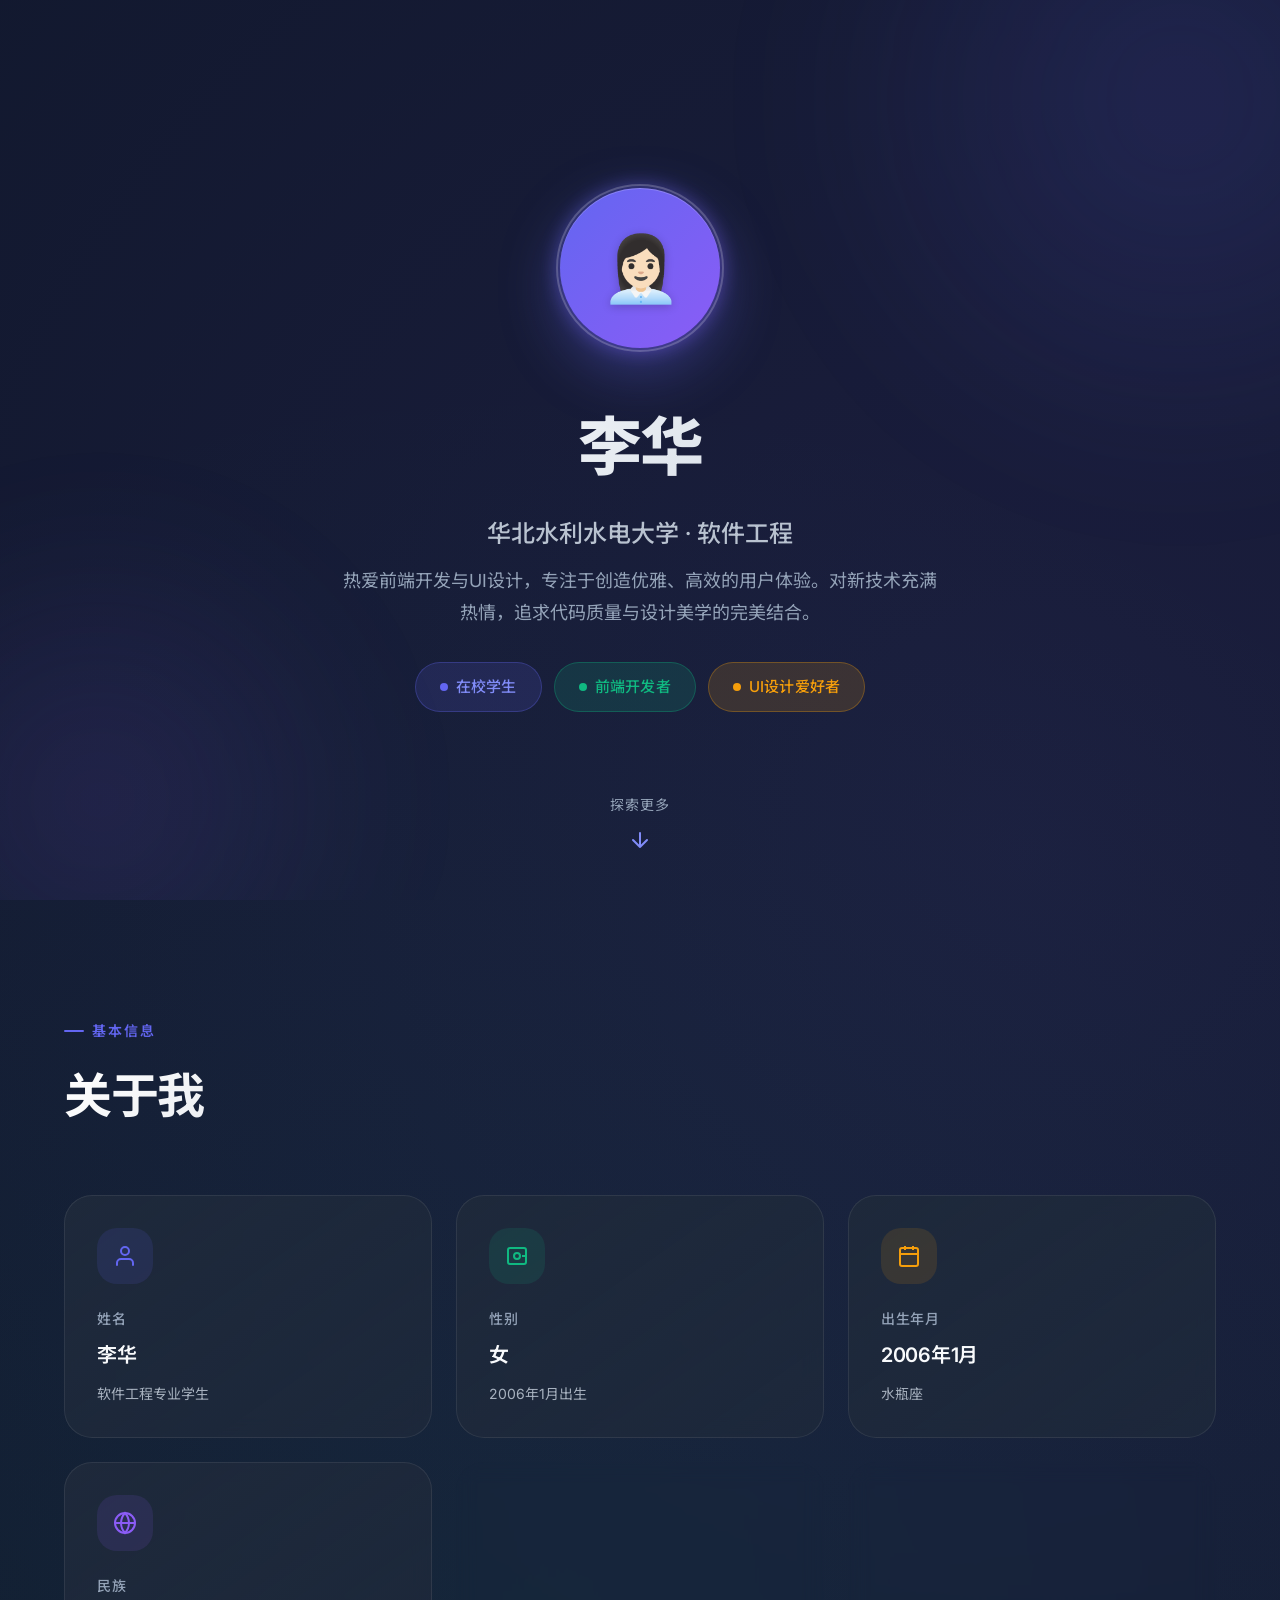
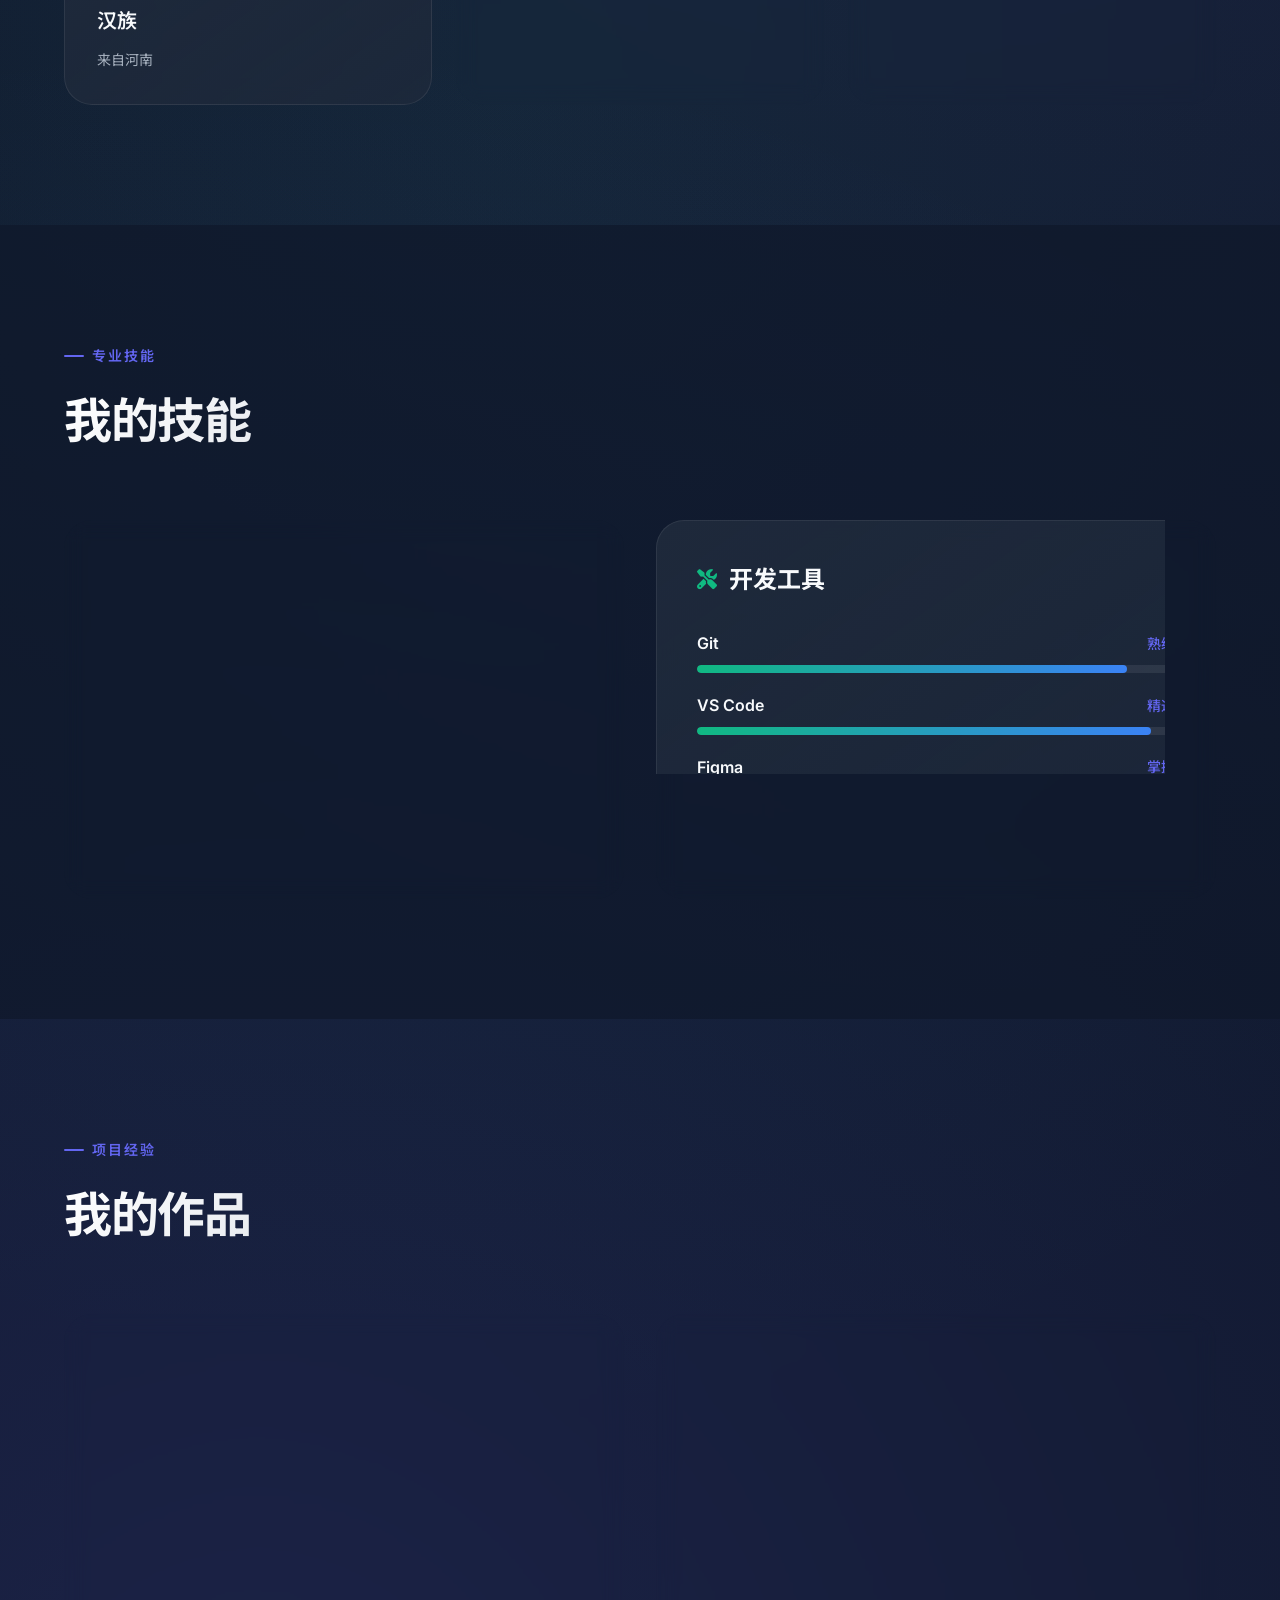
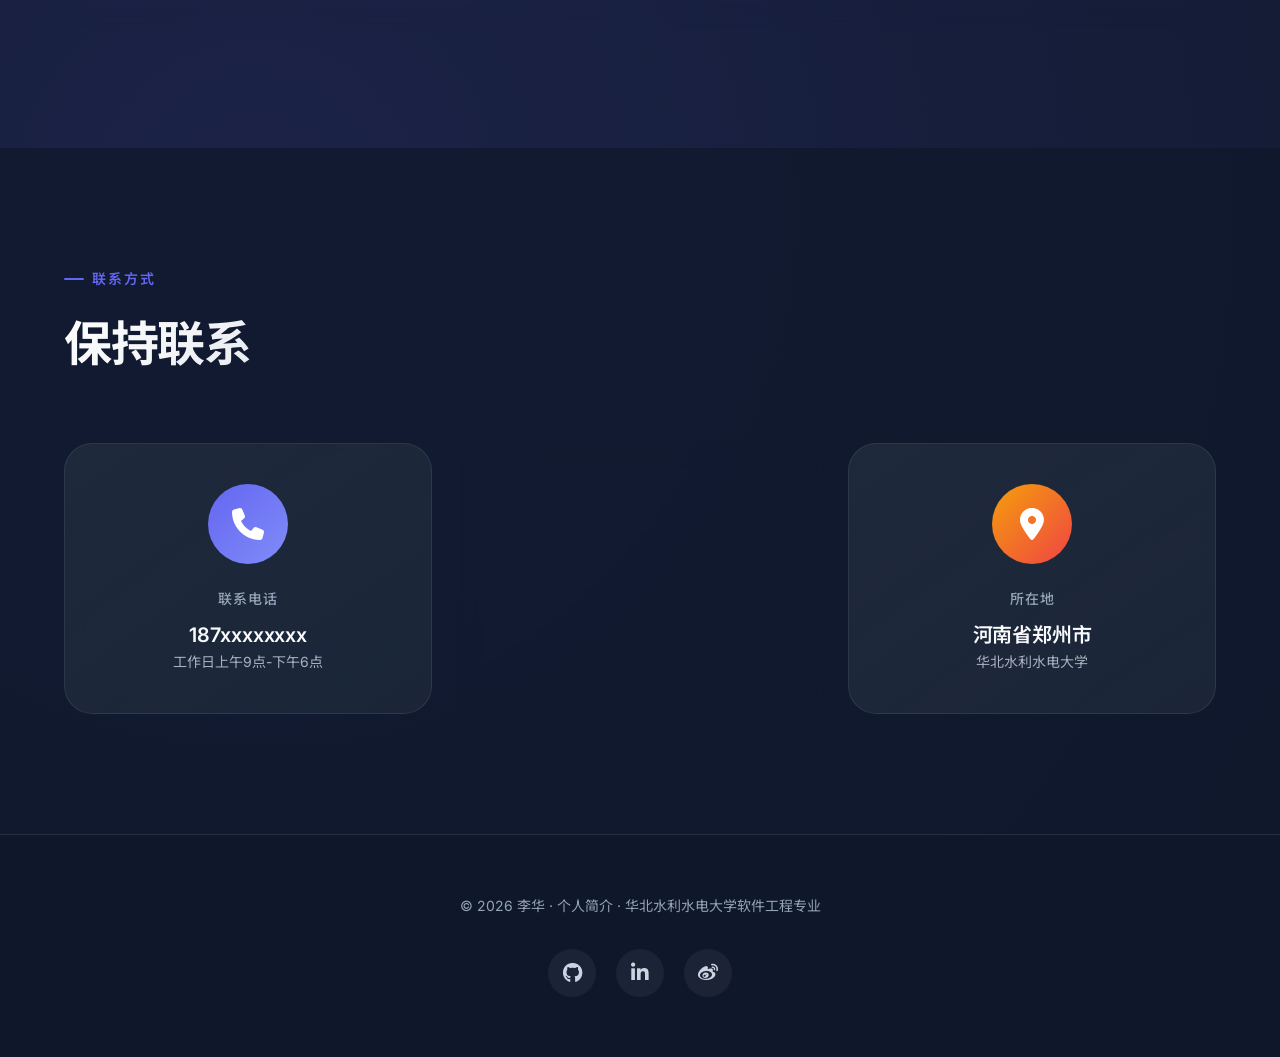
==== commit 8ef3d344: "个人简介网站" ====
--- a/index.html
+++ b/index.html
@@ -3,7 +3,7 @@
 <head>
     <meta charset="UTF-8">
     <meta name="viewport" content="width=device-width, initial-scale=1.0">
-    <title>郭霖桦的个人简介</title>
+    <title>李华的个人简介</title>
     <link rel="preconnect" href="https://fonts.googleapis.com">
     <link rel="preconnect" href="https://fonts.gstatic.com" crossorigin>
     <link href="https://fonts.googleapis.com/css2?family=Inter:wght@300;400;500;600;700&family=Noto+Sans+SC:wght@300;400;500;600;700&display=swap" rel="stylesheet">
@@ -966,7 +966,7 @@
             <div class="avatar-wrapper">
                 <span class="avatar-text">👩🏻‍💼</span>
             </div>
-            <h1 class="hero-name">郭霖桦</h1>
+            <h1 class="hero-name">李华</h1>
             <p class="hero-subtitle">华北水利水电大学 · 软件工程</p>
             <p class="hero-description">热爱前端开发与UI设计，专注于创造优雅、高效的用户体验。对新技术充满热情，追求代码质量与设计美学的完美结合。</p>
             <div class="hero-tags">
@@ -1003,7 +1003,7 @@
                         <svg viewBox="0 0 24 24"><path d="M20 21v-2a4 4 0 0 0-4-4H8a4 4 0 0 0-4 4v2" stroke-linecap="round" stroke-linejoin="round"/><circle cx="12" cy="7" r="4"/></svg>
                     </div>
                     <p class="label">姓名</p>
-                    <p class="value">郭霖桦</p>
+                    <p class="value">李华</p>
                     <p class="description">软件工程专业学生</p>
                 </div>
                 <div class="info-card fade-in">
@@ -1044,7 +1044,7 @@
                     </div>
                     <p class="label">专业</p>
                     <p class="value">软件工程</p>
-                    <p class="description">大二在读</p>
+                    <p class="description">大三在读</p>
                 </div>
             </div>
         </div>
@@ -1196,7 +1196,7 @@
                     </div>
                     <div>
                         <p class="contact-label">联系电话</p>
-                        <p class="contact-value">18737971306</p>
+                        <p class="contact-value">187xxxxxxxx</p>
                         <p class="contact-description">工作日上午9点-下午6点</p>
                     </div>
                 </a>
@@ -1206,7 +1206,7 @@
                     </div>
                     <div>
                         <p class="contact-label">电子邮箱</p>
-                        <p class="contact-value">2790509558@qq.com</p>
+                        <p class="contact-value">xxxxxxxxxx@qq.com</p>
                         <p class="contact-description">24小时内回复</p>
                     </div>
                 </a>
@@ -1227,7 +1227,7 @@
     <!-- Footer -->
     <footer class="footer">
         <div class="container">
-            <p>© 2026 郭霖桦 · 个人简介 · 华北水利水电大学软件工程专业</p>
+            <p>© 2026 李华 · 个人简介 · 华北水利水电大学软件工程专业</p>
             <div class="social-links">
                 <a href="https://github.com" class="social-link" target="_blank">
                     <i class="fab fa-github"></i>
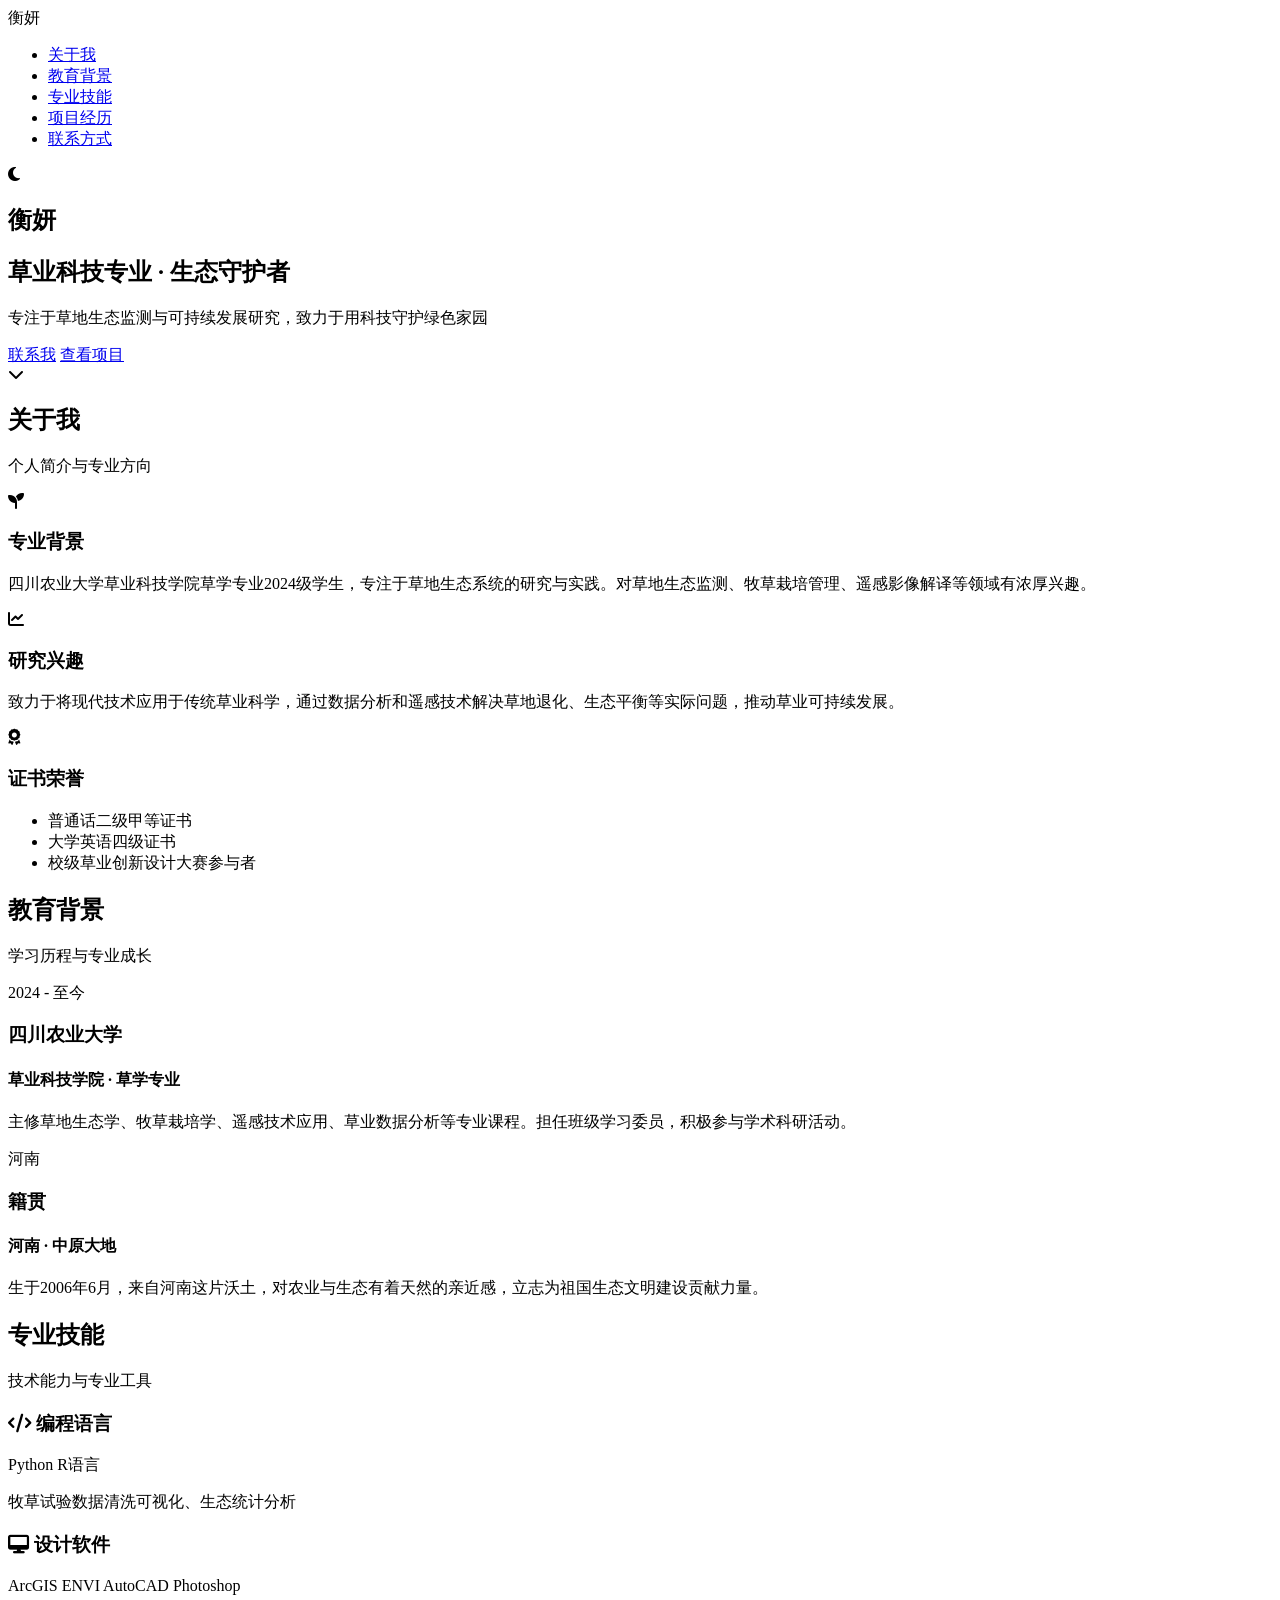
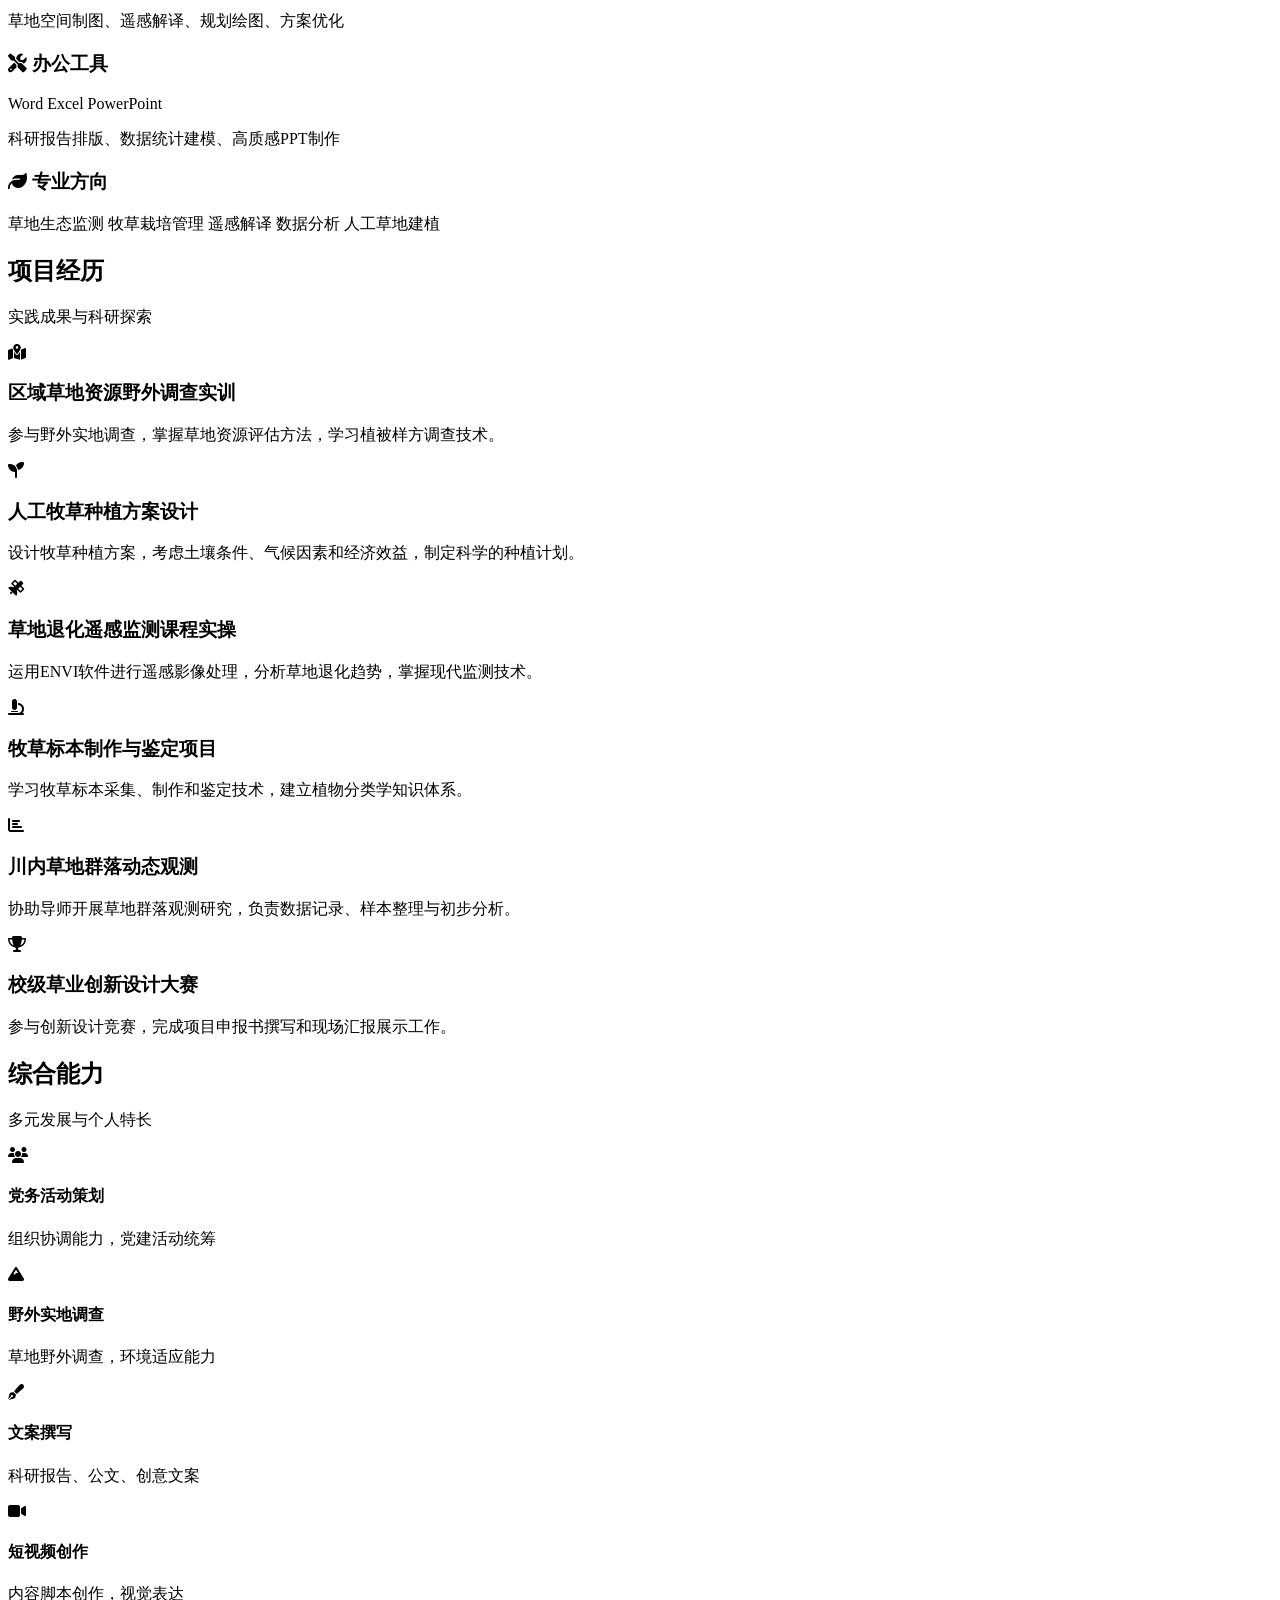
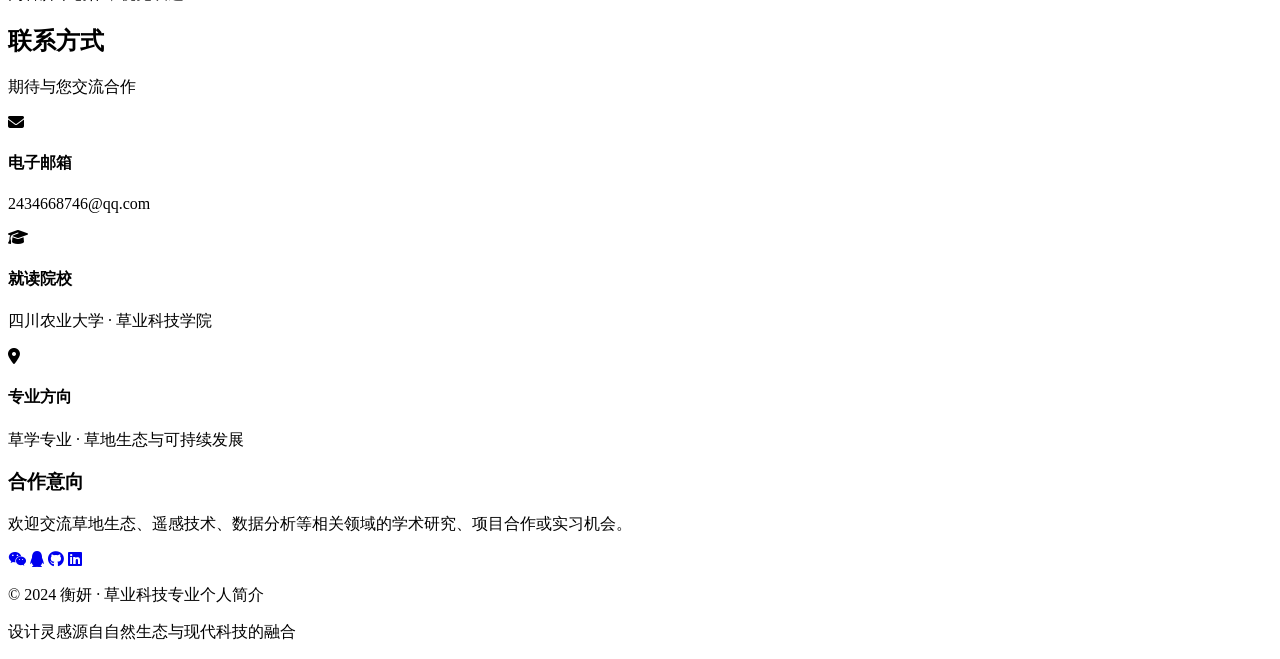
==== commit f942755d: "Rename index-HY.html to index.html" ====
--- a/index.html
+++ b/index.html
@@ -3,1289 +3,300 @@
 <head>
     <meta charset="UTF-8">
     <meta name="viewport" content="width=device-width, initial-scale=1.0">
-    <title>李华的个人简介</title>
-    <link rel="preconnect" href="https://fonts.googleapis.com">
-    <link rel="preconnect" href="https://fonts.gstatic.com" crossorigin>
-    <link href="https://fonts.googleapis.com/css2?family=Inter:wght@300;400;500;600;700&family=Noto+Sans+SC:wght@300;400;500;600;700&display=swap" rel="stylesheet">
+    <title>衡妍 - 草业科技专业个人简介</title>
+    <link rel="stylesheet" href="css/style.css">
     <link rel="stylesheet" href="https://cdnjs.cloudflare.com/ajax/libs/font-awesome/6.4.0/css/all.min.css">
-    <style>
-        *, *::before, *::after {
-            margin: 0;
-            padding: 0;
-            box-sizing: border-box;
-        }
-
-        :root {
-            --bg: #0F172A;
-            --surface: #1E293B;
-            --surface-light: #334155;
-            --accent: #6366F1;
-            --accent-light: #818CF8;
-            --accent-dark: #4F46E5;
-            --text-primary: #F8FAFC;
-            --text-secondary: #CBD5E1;
-            --text-tertiary: #94A3B8;
-            --border: rgba(255, 255, 255, 0.1);
-            --shadow-soft: 0 4px 30px rgba(0, 0, 0, 0.3);
-            --shadow-elevated: 0 12px 40px rgba(0, 0, 0, 0.4);
-            --radius: 20px;
-            --radius-sm: 12px;
-            --radius-lg: 28px;
-            --gradient-primary: linear-gradient(135deg, #6366F1 0%, #8B5CF6 100%);
-            --gradient-secondary: linear-gradient(135deg, #10B981 0%, #3B82F6 100%);
-            --gradient-tertiary: linear-gradient(135deg, #F59E0B 0%, #EF4444 100%);
-        }
-
-        html {
-            scroll-behavior: smooth;
-        }
-
-        body {
-            font-family: 'Inter', 'Noto Sans SC', -apple-system, BlinkMacSystemFont, sans-serif;
-            background: var(--bg);
-            color: var(--text-primary);
-            line-height: 1.6;
-            -webkit-font-smoothing: antialiased;
-            -moz-osx-font-smoothing: grayscale;
-            overflow-x: hidden;
-            background-image: 
-                radial-gradient(circle at 20% 80%, rgba(99, 102, 241, 0.15) 0%, transparent 50%),
-                radial-gradient(circle at 80% 20%, rgba(139, 92, 246, 0.1) 0%, transparent 50%),
-                radial-gradient(circle at 40% 40%, rgba(16, 185, 129, 0.08) 0%, transparent 50%);
-        }
-
-        .container {
-            max-width: 1200px;
-            margin: 0 auto;
-            padding: 0 24px;
-        }
-
-        /* ===== Hero Section ===== */
-        .hero {
-            min-height: 100vh;
-            display: flex;
-            align-items: center;
-            justify-content: center;
-            position: relative;
-            overflow: hidden;
-        }
-
-        .hero::before {
-            content: '';
-            position: absolute;
-            top: -300px;
-            right: -300px;
-            width: 800px;
-            height: 800px;
-            border-radius: 50%;
-            background: radial-gradient(circle, rgba(99, 102, 241, 0.15) 0%, transparent 70%);
-            pointer-events: none;
-            filter: blur(60px);
-        }
-
-        .hero::after {
-            content: '';
-            position: absolute;
-            bottom: -200px;
-            left: -200px;
-            width: 600px;
-            height: 600px;
-            border-radius: 50%;
-            background: radial-gradient(circle, rgba(139, 92, 246, 0.12) 0%, transparent 70%);
-            pointer-events: none;
-            filter: blur(60px);
-        }
-
-        .hero-content {
-            text-align: center;
-            position: relative;
-            z-index: 1;
-            animation: fadeInUp 1s cubic-bezier(0.16, 1, 0.3, 1) forwards;
-        }
-
-        .avatar-wrapper {
-            width: 160px;
-            height: 160px;
-            margin: 0 auto 48px;
-            border-radius: 50%;
-            background: var(--gradient-primary);
-            display: flex;
-            align-items: center;
-            justify-content: center;
-            box-shadow: 
-                0 20px 60px rgba(99, 102, 241, 0.4),
-                inset 0 1px 0 rgba(255, 255, 255, 0.2);
-            position: relative;
-            transition: all 0.5s cubic-bezier(0.34, 1.56, 0.64, 1);
-        }
-
-        .avatar-wrapper:hover {
-            transform: scale(1.05) rotate(5deg);
-            box-shadow: 
-                0 30px 80px rgba(99, 102, 241, 0.6),
-                inset 0 1px 0 rgba(255, 255, 255, 0.3);
-        }
-
-        .avatar-wrapper::before {
-            content: '';
-            position: absolute;
-            inset: -2px;
-            border-radius: 50%;
-            background: var(--gradient-primary);
-            filter: blur(10px);
-            opacity: 0.5;
-            z-index: -1;
-            animation: pulse-glow 3s ease-in-out infinite;
-        }
-
-        .avatar-wrapper::after {
-            content: '';
-            position: absolute;
-            inset: -4px;
-            border-radius: 50%;
-            border: 2px solid rgba(255, 255, 255, 0.2);
-            animation: pulse-ring 3s ease-in-out infinite;
-        }
-
-        .avatar-text {
-            font-size: 64px;
-            font-weight: 700;
-            color: #FFFFFF;
-            letter-spacing: -2px;
-            text-shadow: 0 2px 10px rgba(0, 0, 0, 0.2);
-        }
-
-        .hero-name {
-            font-size: 64px;
-            font-weight: 800;
-            letter-spacing: -2px;
-            color: var(--text-primary);
-            margin-bottom: 16px;
-            background: linear-gradient(135deg, #FFFFFF 0%, #CBD5E1 100%);
-            -webkit-background-clip: text;
-            -webkit-text-fill-color: transparent;
-            background-clip: text;
-        }
-
-        .hero-subtitle {
-            font-size: 24px;
-            font-weight: 500;
-            color: var(--text-secondary);
-            margin-bottom: 12px;
-            opacity: 0.9;
-        }
-
-        .hero-description {
-            font-size: 18px;
-            color: var(--text-tertiary);
-            max-width: 600px;
-            margin: 0 auto 32px;
-            line-height: 1.8;
-        }
-
-        .hero-tags {
-            display: flex;
-            justify-content: center;
-            gap: 12px;
-            flex-wrap: wrap;
-            margin-top: 32px;
-        }
-
-        .hero-tag {
-            display: inline-flex;
-            align-items: center;
-            gap: 8px;
-            padding: 12px 24px;
-            background: rgba(99, 102, 241, 0.15);
-            border: 1px solid rgba(99, 102, 241, 0.3);
-            border-radius: 100px;
-            font-size: 15px;
-            font-weight: 500;
-            color: var(--accent-light);
-            letter-spacing: 0.2px;
-            backdrop-filter: blur(10px);
-            transition: all 0.3s ease;
-        }
-
-        .hero-tag:hover {
-            background: rgba(99, 102, 241, 0.25);
-            transform: translateY(-2px);
-            box-shadow: 0 8px 20px rgba(99, 102, 241, 0.2);
-        }
-
-        .hero-tag .dot {
-            width: 8px;
-            height: 8px;
-            border-radius: 50%;
-            background: var(--accent);
-            animation: pulse-dot 2s ease-in-out infinite;
-        }
-
-        .hero-tag:nth-child(2) {
-            background: rgba(16, 185, 129, 0.15);
-            border-color: rgba(16, 185, 129, 0.3);
-            color: #10B981;
-        }
-
-        .hero-tag:nth-child(2):hover {
-            background: rgba(16, 185, 129, 0.25);
-            box-shadow: 0 8px 20px rgba(16, 185, 129, 0.2);
-        }
-
-        .hero-tag:nth-child(2) .dot {
-            background: #10B981;
-        }
-
-        .hero-tag:nth-child(3) {
-            background: rgba(245, 158, 11, 0.15);
-            border-color: rgba(245, 158, 11, 0.3);
-            color: #F59E0B;
-        }
-
-        .hero-tag:nth-child(3):hover {
-            background: rgba(245, 158, 11, 0.25);
-            box-shadow: 0 8px 20px rgba(245, 158, 11, 0.2);
-        }
-
-        .hero-tag:nth-child(3) .dot {
-            background: #F59E0B;
-        }
-
-        .scroll-hint {
-            position: absolute;
-            bottom: 48px;
-            left: 50%;
-            transform: translateX(-50%);
-            display: flex;
-            flex-direction: column;
-            align-items: center;
-            gap: 12px;
-            color: var(--text-tertiary);
-            font-size: 14px;
-            letter-spacing: 1px;
-            animation: float 3s ease-in-out infinite;
-        }
-
-        .scroll-hint svg {
-            width: 24px;
-            height: 24px;
-            stroke: var(--accent-light);
-            stroke-width: 2;
-            fill: none;
-        }
-
-        /* ===== Info Section ===== */
-        .info-section {
-            padding: 120px 0;
-        }
-
-        .section-label {
-            font-size: 14px;
-            font-weight: 600;
-            color: var(--accent);
-            letter-spacing: 2px;
-            text-transform: uppercase;
-            margin-bottom: 16px;
-            display: flex;
-            align-items: center;
-            gap: 8px;
-        }
-
-        .section-label::before {
-            content: '';
-            width: 20px;
-            height: 2px;
-            background: var(--accent);
-            border-radius: 1px;
-        }
-
-        .section-title {
-            font-size: 48px;
-            font-weight: 700;
-            letter-spacing: -1.5px;
-            color: var(--text-primary);
-            margin-bottom: 60px;
-            background: linear-gradient(135deg, #FFFFFF 0%, #94A3B8 100%);
-            -webkit-background-clip: text;
-            -webkit-text-fill-color: transparent;
-            background-clip: text;
-        }
-
-        .info-grid {
-            display: grid;
-            grid-template-columns: repeat(3, 1fr);
-            gap: 24px;
-        }
-
-        .info-card {
-            background: linear-gradient(145deg, var(--surface), rgba(30, 41, 59, 0.8));
-            border-radius: var(--radius-lg);
-            padding: 32px;
-            transition: all 0.4s cubic-bezier(0.34, 1.56, 0.64, 1);
-            cursor: default;
-            position: relative;
-            overflow: hidden;
-            border: 1px solid rgba(255, 255, 255, 0.08);
-            backdrop-filter: blur(10px);
-        }
-
-        .info-card::before {
-            content: '';
-            position: absolute;
-            top: 0;
-            left: 0;
-            right: 0;
-            height: 4px;
-            background: var(--gradient-primary);
-            opacity: 0;
-            transition: opacity 0.3s ease;
-        }
-
-        .info-card:hover {
-            transform: translateY(-8px);
-            box-shadow: var(--shadow-elevated);
-            border-color: rgba(99, 102, 241, 0.3);
-        }
-
-        .info-card:hover::before {
-            opacity: 1;
-        }
-
-        .info-card:nth-child(2)::before {
-            background: var(--gradient-secondary);
-        }
-
-        .info-card:nth-child(3)::before {
-            background: var(--gradient-tertiary);
-        }
-
-        .info-card:nth-child(4)::before {
-            background: linear-gradient(90deg, #8B5CF6, #EC4899);
-        }
-
-        .info-card:nth-child(5)::before {
-            background: linear-gradient(90deg, #10B981, #3B82F6);
-        }
-
-        .info-card:nth-child(6)::before {
-            background: linear-gradient(90deg, #F59E0B, #EF4444);
-        }
-
-        .info-card .icon {
-            width: 56px;
-            height: 56px;
-            border-radius: var(--radius);
-            background: rgba(99, 102, 241, 0.12);
-            display: flex;
-            align-items: center;
-            justify-content: center;
-            margin-bottom: 24px;
-            transition: all 0.3s ease;
-        }
-
-        .info-card:hover .icon {
-            transform: scale(1.1) rotate(5deg);
-            background: rgba(99, 102, 241, 0.2);
-        }
-
-        .info-card .icon svg {
-            width: 24px;
-            height: 24px;
-            stroke: var(--accent);
-            stroke-width: 2;
-            fill: none;
-        }
-
-        .info-card:nth-child(2) .icon {
-            background: rgba(16, 185, 129, 0.12);
-        }
-
-        .info-card:nth-child(2) .icon svg {
-            stroke: #10B981;
-        }
-
-        .info-card:nth-child(3) .icon {
-            background: rgba(245, 158, 11, 0.12);
-        }
-
-        .info-card:nth-child(3) .icon svg {
-            stroke: #F59E0B;
-        }
-
-        .info-card:nth-child(4) .icon {
-            background: rgba(139, 92, 246, 0.12);
-        }
-
-        .info-card:nth-child(4) .icon svg {
-            stroke: #8B5CF6;
-        }
-
-        .info-card:nth-child(5) .icon {
-            background: rgba(59, 130, 246, 0.12);
-        }
-
-        .info-card:nth-child(5) .icon svg {
-            stroke: #3B82F6;
-        }
-
-        .info-card:nth-child(6) .icon {
-            background: rgba(239, 68, 68, 0.12);
-        }
-
-        .info-card:nth-child(6) .icon svg {
-            stroke: #EF4444;
-        }
-
-        .info-card .label {
-            font-size: 14px;
-            font-weight: 500;
-            color: var(--text-tertiary);
-            margin-bottom: 8px;
-            letter-spacing: 0.5px;
-            text-transform: uppercase;
-        }
-
-        .info-card .value {
-            font-size: 20px;
-            font-weight: 600;
-            color: var(--text-primary);
-            letter-spacing: -0.3px;
-        }
-
-        .info-card .description {
-            font-size: 14px;
-            color: var(--text-secondary);
-            margin-top: 12px;
-            line-height: 1.6;
-            opacity: 0.8;
-        }
-
-        /* ===== Skills Section ===== */
-        .skills-section {
-            padding: 120px 0;
-            background: rgba(15, 23, 42, 0.7);
-        }
-
-        .skills-grid {
-            display: grid;
-            grid-template-columns: repeat(2, 1fr);
-            gap: 32px;
-        }
-
-        .skill-category {
-            background: linear-gradient(145deg, var(--surface), rgba(30, 41, 59, 0.8));
-            border-radius: var(--radius-lg);
-            padding: 40px;
-            border: 1px solid rgba(255, 255, 255, 0.08);
-            backdrop-filter: blur(10px);
-        }
-
-        .skill-category h3 {
-            font-size: 24px;
-            font-weight: 700;
-            margin-bottom: 32px;
-            color: var(--text-primary);
-            display: flex;
-            align-items: center;
-            gap: 12px;
-        }
-
-        .skill-category h3 i {
-            font-size: 20px;
-            color: var(--accent);
-        }
-
-        .skills-list {
-            display: flex;
-            flex-direction: column;
-            gap: 20px;
-        }
-
-        .skill-item {
-            display: flex;
-            flex-direction: column;
-            gap: 8px;
-        }
-
-        .skill-header {
-            display: flex;
-            justify-content: space-between;
-            align-items: center;
-        }
-
-        .skill-name {
-            font-size: 16px;
-            font-weight: 600;
-            color: var(--text-primary);
-        }
-
-        .skill-level {
-            font-size: 14px;
-            font-weight: 500;
-            color: var(--accent);
-        }
-
-        .skill-bar {
-            height: 8px;
-            background: rgba(255, 255, 255, 0.08);
-            border-radius: 4px;
-            overflow: hidden;
-        }
-
-        .skill-progress {
-            height: 100%;
-            border-radius: 4px;
-            background: var(--gradient-primary);
-            transition: width 1s cubic-bezier(0.34, 1.56, 0.64, 1);
-        }
-
-        .skill-category:nth-child(2) .skill-progress {
-            background: var(--gradient-secondary);
-        }
-
-        .skill-category:nth-child(2) h3 i {
-            color: #10B981;
-        }
-
-        /* ===== Projects Section ===== */
-        .projects-section {
-            padding: 120px 0;
-        }
-
-        .projects-grid {
-            display: grid;
-            grid-template-columns: repeat(2, 1fr);
-            gap: 32px;
-        }
-
-        .project-card {
-            background: linear-gradient(145deg, var(--surface), rgba(30, 41, 59, 0.8));
-            border-radius: var(--radius-lg);
-            padding: 40px;
-            border: 1px solid rgba(255, 255, 255, 0.08);
-            backdrop-filter: blur(10px);
-            transition: all 0.4s cubic-bezier(0.34, 1.56, 0.64, 1);
-            position: relative;
-            overflow: hidden;
-        }
-
-        .project-card:hover {
-            transform: translateY(-8px);
-            box-shadow: var(--shadow-elevated);
-            border-color: rgba(99, 102, 241, 0.3);
-        }
-
-        .project-card::before {
-            content: '';
-            position: absolute;
-            top: 0;
-            left: 0;
-            right: 0;
-            height: 4px;
-            background: var(--gradient-primary);
-            opacity: 0;
-            transition: opacity 0.3s ease;
-        }
-
-        .project-card:hover::before {
-            opacity: 1;
-        }
-
-        .project-card:nth-child(2)::before {
-            background: var(--gradient-secondary);
-        }
-
-        .project-icon {
-            width: 56px;
-            height: 56px;
-            border-radius: var(--radius);
-            background: rgba(99, 102, 241, 0.12);
-            display: flex;
-            align-items: center;
-            justify-content: center;
-            margin-bottom: 24px;
-        }
-
-        .project-icon i {
-            font-size: 24px;
-            color: var(--accent);
-        }
-
-        .project-card:nth-child(2) .project-icon {
-            background: rgba(16, 185, 129, 0.12);
-        }
-
-        .project-card:nth-child(2) .project-icon i {
-            color: #10B981;
-        }
-
-        .project-card h3 {
-            font-size: 20px;
-            font-weight: 700;
-            color: var(--text-primary);
-            margin-bottom: 12px;
-        }
-
-        .project-card p {
-            font-size: 15px;
-            color: var(--text-secondary);
-            line-height: 1.7;
-            margin-bottom: 24px;
-        }
-
-        .project-tech {
-            display: flex;
-            flex-wrap: wrap;
-            gap: 8px;
-            margin-top: 20px;
-        }
-
-        .tech-tag {
-            padding: 6px 12px;
-            background: rgba(99, 102, 241, 0.1);
-            border: 1px solid rgba(99, 102, 241, 0.2);
-            border-radius: 20px;
-            font-size: 12px;
-            font-weight: 500;
-            color: var(--accent-light);
-        }
-
-        .project-card:nth-child(2) .tech-tag {
-            background: rgba(16, 185, 129, 0.1);
-            border-color: rgba(16, 185, 129, 0.2);
-            color: #10B981;
-        }
-
-        /* ===== Contact Section ===== */
-        .contact-section {
-            padding: 120px 0;
-            background: rgba(15, 23, 42, 0.7);
-        }
-
-        .contact-cards {
-            display: grid;
-            grid-template-columns: repeat(3, 1fr);
-            gap: 24px;
-        }
-
-        .contact-card {
-            background: linear-gradient(145deg, var(--surface), rgba(30, 41, 59, 0.8));
-            border-radius: var(--radius-lg);
-            padding: 40px;
-            display: flex;
-            flex-direction: column;
-            align-items: center;
-            text-align: center;
-            gap: 24px;
-            transition: all 0.4s cubic-bezier(0.34, 1.56, 0.64, 1);
-            cursor: pointer;
-            text-decoration: none;
-            border: 1px solid rgba(255, 255, 255, 0.08);
-            backdrop-filter: blur(10px);
-            position: relative;
-            overflow: hidden;
-        }
-
-        .contact-card:hover {
-            transform: translateY(-8px);
-            box-shadow: var(--shadow-elevated);
-            border-color: rgba(99, 102, 241, 0.3);
-        }
-
-        .contact-card:nth-child(2):hover {
-            border-color: rgba(16, 185, 129, 0.3);
-        }
-
-        .contact-card:nth-child(3):hover {
-            border-color: rgba(245, 158, 11, 0.3);
-        }
-
-        .contact-card::before {
-            content: '';
-            position: absolute;
-            top: 0;
-            left: 0;
-            right: 0;
-            height: 4px;
-            background: var(--gradient-primary);
-            opacity: 0;
-            transition: opacity 0.3s ease;
-        }
-
-        .contact-card:hover::before {
-            opacity: 1;
-        }
-
-        .contact-card:nth-child(2)::before {
-            background: var(--gradient-secondary);
-        }
-
-        .contact-card:nth-child(3)::before {
-            background: var(--gradient-tertiary);
-        }
-
-        .contact-card .icon-circle {
-            width: 80px;
-            height: 80px;
-            border-radius: 50%;
-            background: linear-gradient(135deg, var(--accent), var(--accent-light));
-            display: flex;
-            align-items: center;
-            justify-content: center;
-            transition: all 0.4s cubic-bezier(0.34, 1.56, 0.64, 1);
-        }
-
-        .contact-card:hover .icon-circle {
-            transform: scale(1.1) rotate(10deg);
-        }
-
-        .contact-card:nth-child(2) .icon-circle {
-            background: linear-gradient(135deg, #10B981, #3B82F6);
-        }
-
-        .contact-card:nth-child(3) .icon-circle {
-            background: linear-gradient(135deg, #F59E0B, #EF4444);
-        }
-
-        .contact-card .icon-circle i {
-            font-size: 32px;
-            color: #FFFFFF;
-        }
-
-        .contact-card .contact-label {
-            font-size: 14px;
-            color: var(--text-tertiary);
-            margin-bottom: 8px;
-            font-weight: 500;
-            letter-spacing: 1px;
-            text-transform: uppercase;
-        }
-
-        .contact-card .contact-value {
-            font-size: 20px;
-            color: var(--text-primary);
-            font-weight: 600;
-            letter-spacing: -0.2px;
-        }
-
-        .contact-card .contact-description {
-            font-size: 14px;
-            color: var(--text-secondary);
-            opacity: 0.8;
-            line-height: 1.6;
-        }
-
-        /* ===== Footer ===== */
-        .footer {
-            text-align: center;
-            padding: 60px 0;
-            border-top: 1px solid var(--border);
-            background: rgba(15, 23, 42, 0.9);
-        }
-
-        .footer p {
-            font-size: 14px;
-            color: var(--text-tertiary);
-            font-weight: 400;
-            margin-bottom: 24px;
-        }
-
-        .social-links {
-            display: flex;
-            justify-content: center;
-            gap: 20px;
-            margin-top: 32px;
-        }
-
-        .social-link {
-            width: 48px;
-            height: 48px;
-            border-radius: 50%;
-            background: rgba(255, 255, 255, 0.05);
-            display: flex;
-            align-items: center;
-            justify-content: center;
-            color: var(--text-secondary);
-            font-size: 20px;
-            transition: all 0.3s ease;
-            text-decoration: none;
-        }
-
-        .social-link:hover {
-            background: var(--accent);
-            color: white;
-            transform: translateY(-4px);
-            box-shadow: 0 8px 20px rgba(99, 102, 241, 0.3);
-        }
-
-        .social-link:nth-child(2):hover {
-            background: #10B981;
-            box-shadow: 0 8px 20px rgba(16, 185, 129, 0.3);
-        }
-
-        .social-link:nth-child(3):hover {
-            background: #F59E0B;
-            box-shadow: 0 8px 20px rgba(245, 158, 11, 0.3);
-        }
-
-        /* ===== Animations ===== */
-        @keyframes fadeInUp {
-            from {
-                opacity: 0;
-                transform: translateY(30px);
-            }
-            to {
-                opacity: 1;
-                transform: translateY(0);
-            }
-        }
-
-        @keyframes pulse-ring {
-            0%, 100% {
-                transform: scale(1);
-                opacity: 1;
-            }
-            50% {
-                transform: scale(1.06);
-                opacity: 0.5;
-            }
-        }
-
-        @keyframes pulse-glow {
-            0%, 100% {
-                opacity: 0.5;
-                transform: scale(1);
-            }
-            50% {
-                opacity: 0.8;
-                transform: scale(1.05);
-            }
-        }
-
-        @keyframes pulse-dot {
-            0%, 100% {
-                transform: scale(1);
-                opacity: 1;
-            }
-            50% {
-                transform: scale(1.4);
-                opacity: 0.6;
-            }
-        }
-
-        @keyframes float {
-            0%, 100% {
-                transform: translateX(-50%) translateY(0);
-            }
-            50% {
-                transform: translateX(-50%) translateY(-12px);
-            }
-        }
-
-        .fade-in {
-            opacity: 0;
-            transform: translateY(24px);
-            transition: opacity 0.7s cubic-bezier(0.16, 1, 0.3, 1), transform 0.7s cubic-bezier(0.16, 1, 0.3, 1);
-        }
-
-        .fade-in.visible {
-            opacity: 1;
-            transform: translateY(0);
-        }
-
-        /* ===== Responsive ===== */
-        @media (max-width: 1024px) {
-            .info-grid,
-            .skills-grid,
-            .projects-grid {
-                grid-template-columns: repeat(2, 1fr);
-            }
-            
-            .contact-cards {
-                grid-template-columns: repeat(2, 1fr);
-            }
-        }
-
-        @media (max-width: 768px) {
-            .hero-name {
-                font-size: 48px;
-            }
-
-            .hero-subtitle {
-                font-size: 20px;
-            }
-
-            .section-title {
-                font-size: 36px;
-            }
-
-            .info-grid,
-            .skills-grid,
-            .projects-grid,
-            .contact-cards {
-                grid-template-columns: 1fr;
-            }
-
-            .info-section,
-            .skills-section,
-            .projects-section,
-            .contact-section {
-                padding: 80px 0;
-            }
-
-            .hero-tags {
-                flex-direction: column;
-                align-items: center;
-            }
-        }
-
-        @media (max-width: 480px) {
-            .hero-name {
-                font-size: 36px;
-            }
-
-            .hero-subtitle {
-                font-size: 18px;
-            }
-
-            .section-title {
-                font-size: 28px;
-            }
-
-            .container {
-                padding: 0 16px;
-            }
-        }
-    </style>
+    <link href="https://fonts.googleapis.com/css2?family=Inter:wght@300;400;500;600;700&family=Noto+Serif+SC:wght@400;500;600;700&display=swap" rel="stylesheet">
+    <link rel="stylesheet" href="https://cdnjs.cloudflare.com/ajax/libs/font-awesome/6.4.0/css/all.min.css">
 </head>
 <body>
-
-    <!-- Hero -->
-    <section class="hero">
-        <div class="hero-content">
-            <div class="avatar-wrapper">
-                <span class="avatar-text">👩🏻‍💼</span>
-            </div>
-            <h1 class="hero-name">李华</h1>
-            <p class="hero-subtitle">华北水利水电大学 · 软件工程</p>
-            <p class="hero-description">热爱前端开发与UI设计，专注于创造优雅、高效的用户体验。对新技术充满热情，追求代码质量与设计美学的完美结合。</p>
-            <div class="hero-tags">
-                <div class="hero-tag">
-                    <span class="dot"></span>
-                    在校学生
-                </div>
-                <div class="hero-tag">
-                    <span class="dot"></span>
-                    前端开发者
-                </div>
-                <div class="hero-tag">
-                    <span class="dot"></span>
-                    UI设计爱好者
-                </div>
-            </div>
-        </div>
-        <div class="scroll-hint">
-            <span>探索更多</span>
-            <svg viewBox="0 0 24 24"><path d="M12 5v14M19 12l-7 7-7-7" stroke-linecap="round" stroke-linejoin="round"/></svg>
-        </div>
-    </section>
-
-    <!-- Basic Info -->
-    <section class="info-section">
-        <div class="container">
-            <div class="fade-in">
-                <p class="section-label">基本信息</p>
+    <div class="container">
+        <!-- 导航栏 -->
+        <nav class="navbar">
+            <div class="nav-brand">衡妍</div>
+            <ul class="nav-links">
+                <li><a href="#about">关于我</a></li>
+                <li><a href="#education">教育背景</a></li>
+                <li><a href="#skills">专业技能</a></li>
+                <li><a href="#projects">项目经历</a></li>
+                <li><a href="#contact">联系方式</a></li>
+            </ul>
+            <div class="nav-theme-toggle">
+                <i class="fas fa-moon"></i>
+            </div>
+        </nav>
+
+        <!-- 英雄区域 -->
+        <section class="hero">
+            <div class="hero-content">
+                <div class="hero-text">
+                    <h1 class="hero-title">衡妍</h1>
+                    <h2 class="hero-subtitle">草业科技专业 · 生态守护者</h2>
+                    <p class="hero-description">
+                        专注于草地生态监测与可持续发展研究，致力于用科技守护绿色家园
+                    </p>
+                    <div class="hero-buttons">
+                        <a href="#contact" class="btn-primary">联系我</a>
+                        <a href="#projects" class="btn-secondary">查看项目</a>
+                    </div>
+                </div>
+                <div class="hero-visual">
+                    <div class="visual-element">
+                        <div class="grass-pattern"></div>
+                        <div class="data-visual"></div>
+                    </div>
+                </div>
+            </div>
+            <div class="scroll-indicator">
+                <i class="fas fa-chevron-down"></i>
+            </div>
+        </section>
+
+        <!-- 关于我 -->
+        <section id="about" class="section about-section">
+            <div class="section-header">
                 <h2 class="section-title">关于我</h2>
-            </div>
-            <div class="info-grid">
-                <div class="info-card fade-in">
-                    <div class="icon">
-                        <svg viewBox="0 0 24 24"><path d="M20 21v-2a4 4 0 0 0-4-4H8a4 4 0 0 0-4 4v2" stroke-linecap="round" stroke-linejoin="round"/><circle cx="12" cy="7" r="4"/></svg>
-                    </div>
-                    <p class="label">姓名</p>
-                    <p class="value">李华</p>
-                    <p class="description">软件工程专业学生</p>
-                </div>
-                <div class="info-card fade-in">
-                    <div class="icon">
-                        <svg viewBox="0 0 24 24"><path d="M12 15a3 3 0 1 0 0-6 3 3 0 0 0 0 6z"/><path d="M19 4H5a2 2 0 0 0-2 2v12a2 2 0 0 0 2 2h14a2 2 0 0 0 2-2V6a2 2 0 0 0-2-2z"/><path d="M21 12h-4"/></svg>
-                    </div>
-                    <p class="label">性别</p>
-                    <p class="value">女</p>
-                    <p class="description">2006年1月出生</p>
-                </div>
-                <div class="info-card fade-in">
-                    <div class="icon">
-                        <svg viewBox="0 0 24 24"><rect x="3" y="4" width="18" height="18" rx="2" stroke-linecap="round" stroke-linejoin="round"/><line x1="16" y1="2" x2="16" y2="6"/><line x1="8" y1="2" x2="8" y2="6"/><line x1="3" y1="10" x2="21" y2="10"/></svg>
-                    </div>
-                    <p class="label">出生年月</p>
-                    <p class="value">2006年1月</p>
-                    <p class="description">水瓶座</p>
-                </div>
-                <div class="info-card fade-in">
-                    <div class="icon">
-                        <svg viewBox="0 0 24 24"><circle cx="12" cy="12" r="10"/><line x1="2" y1="12" x2="22" y2="12"/><path d="M12 2a15.3 15.3 0 0 1 4 10 15.3 15.3 0 0 1-4 10 15.3 15.3 0 0 1-4-10 15.3 15.3 0 0 1 4-10z"/></svg>
-                    </div>
-                    <p class="label">民族</p>
-                    <p class="value">汉族</p>
-                    <p class="description">来自河南</p>
-                </div>
-                <div class="info-card fade-in">
-                    <div class="icon">
-                        <svg viewBox="0 0 24 24"><path d="M22 10v6M2 10l10-5 10 5-10 5z" stroke-linecap="round" stroke-linejoin="round"/><path d="M6 12v5c0 1.1 2.7 3 6 3s6-1.9 6-3v-5" stroke-linecap="round" stroke-linejoin="round"/></svg>
-                    </div>
-                    <p class="label">学校</p>
-                    <p class="value">华北水利水电大学</p>
-                    <p class="description">河南省“双一流”建设高校</p>
-                </div>
-                <div class="info-card fade-in">
-                    <div class="icon">
-                        <svg viewBox="0 0 24 24"><path d="M16 18l6-6-6-6" stroke-linecap="round" stroke-linejoin="round"/><path d="M8 6l-6 6 6 6" stroke-linecap="round" stroke-linejoin="round"/></svg>
-                    </div>
-                    <p class="label">专业</p>
-                    <p class="value">软件工程</p>
-                    <p class="description">大三在读</p>
-                </div>
-            </div>
-        </div>
-    </section>
-
-    <!-- Skills -->
-    <section class="skills-section">
-        <div class="container">
-            <div class="fade-in">
-                <p class="section-label">专业技能</p>
-                <h2 class="section-title">我的技能</h2>
+                <p class="section-subtitle">个人简介与专业方向</p>
+            </div>
+            <div class="about-content">
+                <div class="about-card">
+                    <div class="about-icon">
+                        <i class="fas fa-seedling"></i>
+                    </div>
+                    <h3>专业背景</h3>
+                    <p>四川农业大学草业科技学院草学专业2024级学生，专注于草地生态系统的研究与实践。对草地生态监测、牧草栽培管理、遥感影像解译等领域有浓厚兴趣。</p>
+                </div>
+                <div class="about-card">
+                    <div class="about-icon">
+                        <i class="fas fa-chart-line"></i>
+                    </div>
+                    <h3>研究兴趣</h3>
+                    <p>致力于将现代技术应用于传统草业科学，通过数据分析和遥感技术解决草地退化、生态平衡等实际问题，推动草业可持续发展。</p>
+                </div>
+                <div class="about-card">
+                    <div class="about-icon">
+                        <i class="fas fa-award"></i>
+                    </div>
+                    <h3>证书荣誉</h3>
+                    <ul class="cert-list">
+                        <li>普通话二级甲等证书</li>
+                        <li>大学英语四级证书</li>
+                        <li>校级草业创新设计大赛参与者</li>
+                    </ul>
+                </div>
+            </div>
+        </section>
+
+        <!-- 教育背景 -->
+        <section id="education" class="section education-section">
+            <div class="section-header">
+                <h2 class="section-title">教育背景</h2>
+                <p class="section-subtitle">学习历程与专业成长</p>
+            </div>
+            <div class="timeline">
+                <div class="timeline-item">
+                    <div class="timeline-date">2024 - 至今</div>
+                    <div class="timeline-content">
+                        <h3>四川农业大学</h3>
+                        <h4>草业科技学院 · 草学专业</h4>
+                        <p>主修草地生态学、牧草栽培学、遥感技术应用、草业数据分析等专业课程。担任班级学习委员，积极参与学术科研活动。</p>
+                    </div>
+                </div>
+                <div class="timeline-item">
+                    <div class="timeline-date">河南</div>
+                    <div class="timeline-content">
+                        <h3>籍贯</h3>
+                        <h4>河南 · 中原大地</h4>
+                        <p>生于2006年6月，来自河南这片沃土，对农业与生态有着天然的亲近感，立志为祖国生态文明建设贡献力量。</p>
+                    </div>
+                </div>
+            </div>
+        </section>
+
+        <!-- 专业技能 -->
+        <section id="skills" class="section skills-section">
+            <div class="section-header">
+                <h2 class="section-title">专业技能</h2>
+                <p class="section-subtitle">技术能力与专业工具</p>
             </div>
             <div class="skills-grid">
-                <div class="skill-category fade-in">
-                    <h3><i class="fas fa-code"></i> 前端技术</h3>
-                    <div class="skills-list">
-                        <div class="skill-item">
-                            <div class="skill-header">
-                                <span class="skill-name">HTML/CSS</span>
-                                <span class="skill-level">精通</span>
-                            </div>
-                            <div class="skill-bar">
-                                <div class="skill-progress" style="width: 95%"></div>
-                            </div>
+                <div class="skill-category">
+                    <h3><i class="fas fa-code"></i> 编程语言</h3>
+                    <div class="skill-items">
+                        <span class="skill-tag">Python</span>
+                        <span class="skill-tag">R语言</span>
+                    </div>
+                    <p class="skill-desc">牧草试验数据清洗可视化、生态统计分析</p>
+                </div>
+                <div class="skill-category">
+                    <h3><i class="fas fa-desktop"></i> 设计软件</h3>
+                    <div class="skill-items">
+                        <span class="skill-tag">ArcGIS</span>
+                        <span class="skill-tag">ENVI</span>
+                        <span class="skill-tag">AutoCAD</span>
+                        <span class="skill-tag">Photoshop</span>
+                    </div>
+                    <p class="skill-desc">草地空间制图、遥感解译、规划绘图、方案优化</p>
+                </div>
+                <div class="skill-category">
+                    <h3><i class="fas fa-tools"></i> 办公工具</h3>
+                    <div class="skill-items">
+                        <span class="skill-tag">Word</span>
+                        <span class="skill-tag">Excel</span>
+                        <span class="skill-tag">PowerPoint</span>
+                    </div>
+                    <p class="skill-desc">科研报告排版、数据统计建模、高质感PPT制作</p>
+                </div>
+                <div class="skill-category">
+                    <h3><i class="fas fa-leaf"></i> 专业方向</h3>
+                    <div class="skill-items">
+                        <span class="skill-tag">草地生态监测</span>
+                        <span class="skill-tag">牧草栽培管理</span>
+                        <span class="skill-tag">遥感解译</span>
+                        <span class="skill-tag">数据分析</span>
+                        <span class="skill-tag">人工草地建植</span>
+                    </div>
+                </div>
+            </div>
+        </section>
+
+        <!-- 项目经历 -->
+        <section id="projects" class="section projects-section">
+            <div class="section-header">
+                <h2 class="section-title">项目经历</h2>
+                <p class="section-subtitle">实践成果与科研探索</p>
+            </div>
+            <div class="projects-grid">
+                <div class="project-card">
+                    <div class="project-icon">
+                        <i class="fas fa-map-marked-alt"></i>
+                    </div>
+                    <h3>区域草地资源野外调查实训</h3>
+                    <p>参与野外实地调查，掌握草地资源评估方法，学习植被样方调查技术。</p>
+                </div>
+                <div class="project-card">
+                    <div class="project-icon">
+                        <i class="fas fa-seedling"></i>
+                    </div>
+                    <h3>人工牧草种植方案设计</h3>
+                    <p>设计牧草种植方案，考虑土壤条件、气候因素和经济效益，制定科学的种植计划。</p>
+                </div>
+                <div class="project-card">
+                    <div class="project-icon">
+                        <i class="fas fa-satellite"></i>
+                    </div>
+                    <h3>草地退化遥感监测课程实操</h3>
+                    <p>运用ENVI软件进行遥感影像处理，分析草地退化趋势，掌握现代监测技术。</p>
+                </div>
+                <div class="project-card">
+                    <div class="project-icon">
+                        <i class="fas fa-microscope"></i>
+                    </div>
+                    <h3>牧草标本制作与鉴定项目</h3>
+                    <p>学习牧草标本采集、制作和鉴定技术，建立植物分类学知识体系。</p>
+                </div>
+                <div class="project-card">
+                    <div class="project-icon">
+                        <i class="fas fa-chart-bar"></i>
+                    </div>
+                    <h3>川内草地群落动态观测</h3>
+                    <p>协助导师开展草地群落观测研究，负责数据记录、样本整理与初步分析。</p>
+                </div>
+                <div class="project-card">
+                    <div class="project-icon">
+                        <i class="fas fa-trophy"></i>
+                    </div>
+                    <h3>校级草业创新设计大赛</h3>
+                    <p>参与创新设计竞赛，完成项目申报书撰写和现场汇报展示工作。</p>
+                </div>
+            </div>
+        </section>
+
+        <!-- 其他特长 -->
+        <section class="section talents-section">
+            <div class="section-header">
+                <h2 class="section-title">综合能力</h2>
+                <p class="section-subtitle">多元发展与个人特长</p>
+            </div>
+            <div class="talents-grid">
+                <div class="talent-item">
+                    <i class="fas fa-users"></i>
+                    <h4>党务活动策划</h4>
+                    <p>组织协调能力，党建活动统筹</p>
+                </div>
+                <div class="talent-item">
+                    <i class="fas fa-mountain"></i>
+                    <h4>野外实地调查</h4>
+                    <p>草地野外调查，环境适应能力</p>
+                </div>
+                <div class="talent-item">
+                    <i class="fas fa-pen-fancy"></i>
+                    <h4>文案撰写</h4>
+                    <p>科研报告、公文、创意文案</p>
+                </div>
+                <div class="talent-item">
+                    <i class="fas fa-video"></i>
+                    <h4>短视频创作</h4>
+                    <p>内容脚本创作，视觉表达</p>
+                </div>
+            </div>
+        </section>
+
+        <!-- 联系方式 -->
+        <section id="contact" class="section contact-section">
+            <div class="section-header">
+                <h2 class="section-title">联系方式</h2>
+                <p class="section-subtitle">期待与您交流合作</p>
+            </div>
+            <div class="contact-content">
+                <div class="contact-info">
+                    <div class="contact-item">
+                        <i class="fas fa-envelope"></i>
+                        <div>
+                            <h4>电子邮箱</h4>
+                            <p>2434668746@qq.com</p>
                         </div>
-                        <div class="skill-item">
-                            <div class="skill-header">
-                                <span class="skill-name">JavaScript</span>
-                                <span class="skill-level">熟练</span>
-                            </div>
-                            <div class="skill-bar">
-                                <div class="skill-progress" style="width: 85%"></div>
-                            </div>
+                    </div>
+                    <div class="contact-item">
+                        <i class="fas fa-graduation-cap"></i>
+                        <div>
+                            <h4>就读院校</h4>
+                            <p>四川农业大学 · 草业科技学院</p>
                         </div>
-                        <div class="skill-item">
-                            <div class="skill-header">
-                                <span class="skill-name">Vue.js</span>
-                                <span class="skill-level">熟练</span>
-                            </div>
-                            <div class="skill-bar">
-                                <div class="skill-progress" style="width: 80%"></div>
-                            </div>
+                    </div>
+                    <div class="contact-item">
+                        <i class="fas fa-map-marker-alt"></i>
+                        <div>
+                            <h4>专业方向</h4>
+                            <p>草学专业 · 草地生态与可持续发展</p>
                         </div>
-                        <div class="skill-item">
-                            <div class="skill-header">
-                                <span class="skill-name">React</span>
-                                <span class="skill-level">掌握</span>
-                            </div>
-                            <div class="skill-bar">
-                                <div class="skill-progress" style="width: 75%"></div>
-                            </div>
-                        </div>
-                    </div>
-                </div>
-                <div class="skill-category fade-in">
-                    <h3><i class="fas fa-tools"></i> 开发工具</h3>
-                    <div class="skills-list">
-                        <div class="skill-item">
-                            <div class="skill-header">
-                                <span class="skill-name">Git</span>
-                                <span class="skill-level">熟练</span>
-                            </div>
-                            <div class="skill-bar">
-                                <div class="skill-progress" style="width: 90%"></div>
-                            </div>
-                        </div>
-                        <div class="skill-item">
-                            <div class="skill-header">
-                                <span class="skill-name">VS Code</span>
-                                <span class="skill-level">精通</span>
-                            </div>
-                            <div class="skill-bar">
-                                <div class="skill-progress" style="width: 95%"></div>
-                            </div>
-                        </div>
-                        <div class="skill-item">
-                            <div class="skill-header">
-                                <span class="skill-name">Figma</span>
-                                <span class="skill-level">掌握</span>
-                            </div>
-                            <div class="skill-bar">
-                                <div class="skill-progress" style="width: 80%"></div>
-                            </div>
-                        </div>
-                        <div class="skill-item">
-                            <div class="skill-header">
-                                <span class="skill-name">Webpack</span>
-                                <span class="skill-level">了解</span>
-                            </div>
-                            <div class="skill-bar">
-                                <div class="skill-progress" style="width: 70%"></div>
-                            </div>
-                        </div>
-                    </div>
-                </div>
-            </div>
-        </div>
-    </section>
-
-    <!-- Projects -->
-    <section class="projects-section">
-        <div class="container">
-            <div class="fade-in">
-                <p class="section-label">项目经验</p>
-                <h2 class="section-title">我的作品</h2>
-            </div>
-            <div class="projects-grid">
-                <div class="project-card fade-in">
-                    <div class="project-icon">
-                        <i class="fas fa-laptop-code"></i>
-                    </div>
-                    <h3>学生管理系统</h3>
-                    <p>基于Vue.js和Node.js开发的全栈学生信息管理系统，包含学生信息管理、成绩统计、课程安排等功能。采用响应式设计，支持多端访问。</p>
-                    <div class="project-tech">
-                        <span class="tech-tag">Vue.js</span>
-                        <span class="tech-tag">Node.js</span>
-                        <span class="tech-tag">MongoDB</span>
-                        <span class="tech-tag">REST API</span>
-                    </div>
-                </div>
-                <div class="project-card fade-in">
-                    <div class="project-icon">
-                        <i class="fas fa-shopping-cart"></i>
-                    </div>
-                    <h3>电商平台前端</h3>
-                    <p>使用React和TypeScript构建的现代化电商平台前端，包含商品展示、购物车、订单管理、用户认证等完整功能模块。</p>
-                    <div class="project-tech">
-                        <span class="tech-tag">React</span>
-                        <span class="tech-tag">TypeScript</span>
-                        <span class="tech-tag">Redux</span>
-                        <span class="tech-tag">Ant Design</span>
-                    </div>
-                </div>
-            </div>
-        </div>
-    </section>
-
-    <!-- Contact -->
-    <section class="contact-section">
-        <div class="container">
-            <div class="fade-in">
-                <p class="section-label">联系方式</p>
-                <h2 class="section-title">保持联系</h2>
-            </div>
-            <div class="contact-cards">
-                <a href="tel:18737971306" class="contact-card fade-in">
-                    <div class="icon-circle">
-                        <i class="fas fa-phone"></i>
-                    </div>
-                    <div>
-                        <p class="contact-label">联系电话</p>
-                        <p class="contact-value">187xxxxxxxx</p>
-                        <p class="contact-description">工作日上午9点-下午6点</p>
-                    </div>
-                </a>
-                <a href="mailto:2790509558@qq.com" class="contact-card fade-in">
-                    <div class="icon-circle">
-                        <i class="fas fa-envelope"></i>
-                    </div>
-                    <div>
-                        <p class="contact-label">电子邮箱</p>
-                        <p class="contact-value">xxxxxxxxxx@qq.com</p>
-                        <p class="contact-description">24小时内回复</p>
-                    </div>
-                </a>
-                <div class="contact-card fade-in">
-                    <div class="icon-circle">
-                        <i class="fas fa-map-marker-alt"></i>
-                    </div>
-                    <div>
-                        <p class="contact-label">所在地</p>
-                        <p class="contact-value">河南省郑州市</p>
-                        <p class="contact-description">华北水利水电大学</p>
-                    </div>
-                </div>
-            </div>
-        </div>
-    </section>
-
-    <!-- Footer -->
-    <footer class="footer">
-        <div class="container">
-            <p>© 2026 李华 · 个人简介 · 华北水利水电大学软件工程专业</p>
-            <div class="social-links">
-                <a href="https://github.com" class="social-link" target="_blank">
-                    <i class="fab fa-github"></i>
-                </a>
-                <a href="https://linkedin.com" class="social-link" target="_blank">
-                    <i class="fab fa-linkedin-in"></i>
-                </a>
-                <a href="https://weibo.com" class="social-link" target="_blank">
-                    <i class="fab fa-weibo"></i>
-                </a>
-            </div>
-        </div>
-    </footer>
-
-    <script>
-        const observer = new IntersectionObserver((entries) => {
-            entries.forEach((entry, index) => {
-                if (entry.isIntersecting) {
-                    const el = entry.target;
-                    const delay = Array.from(el.parentElement.children).indexOf(el) * 100;
-                    setTimeout(() => {
-                        el.classList.add('visible');
-                        
-                        // 为技能进度条添加动画
-                        if (el.classList.contains('skill-item')) {
-                            const progressBar = el.querySelector('.skill-progress');
-                            if (progressBar) {
-                                progressBar.style.width = progressBar.style.width;
-                            }
-                        }
-                    }, delay);
-                    observer.unobserve(el);
-                }
-            });
-        }, {
-            threshold: 0.1,
-            rootMargin: '0px 0px -40px 0px'
-        });
-
-        document.querySelectorAll('.fade-in').forEach(el => observer.observe(el));
-        
-        // 添加滚动进度条
-        window.addEventListener('scroll', () => {
-            const scrollTop = window.pageYOffset || document.documentElement.scrollTop;
-            const scrollHeight = document.documentElement.scrollHeight - window.innerHeight;
-            const scrollProgress = (scrollTop / scrollHeight) * 100;
-            
-            // 可以在这里添加滚动效果，比如改变导航栏透明度等
-        });
-
-        // 添加鼠标跟随效果
-        document.addEventListener('mousemove', (e) => {
-            const x = e.clientX / window.innerWidth;
-            const y = e.clientY / window.innerHeight;
-            
-            document.documentElement.style.setProperty('--mouse-x', x);
-            document.documentElement.style.setProperty('--mouse-y', y);
-        });
-    </script>
+                    </div>
+                </div>
+                <div class="contact-message">
+                    <h3>合作意向</h3>
+                    <p>欢迎交流草地生态、遥感技术、数据分析等相关领域的学术研究、项目合作或实习机会。</p>
+                    <div class="social-links">
+                        <a href="#" class="social-link"><i class="fab fa-weixin"></i></a>
+                        <a href="#" class="social-link"><i class="fab fa-qq"></i></a>
+                        <a href="#" class="social-link"><i class="fab fa-github"></i></a>
+                        <a href="#" class="social-link"><i class="fab fa-linkedin"></i></a>
+                    </div>
+                </div>
+            </div>
+        </section>
+
+        <!-- 页脚 -->
+        <footer class="footer">
+            <div class="footer-content">
+                <p>© 2024 衡妍 · 草业科技专业个人简介</p>
+                <p>设计灵感源自自然生态与现代科技的融合</p>
+            </div>
+            <div class="footer-decoration">
+                <div class="grass-line"></div>
+            </div>
+        </footer>
+    </div>
+
+    <script src="js/script.js"></script>
 </body>
-</html>+</html>
